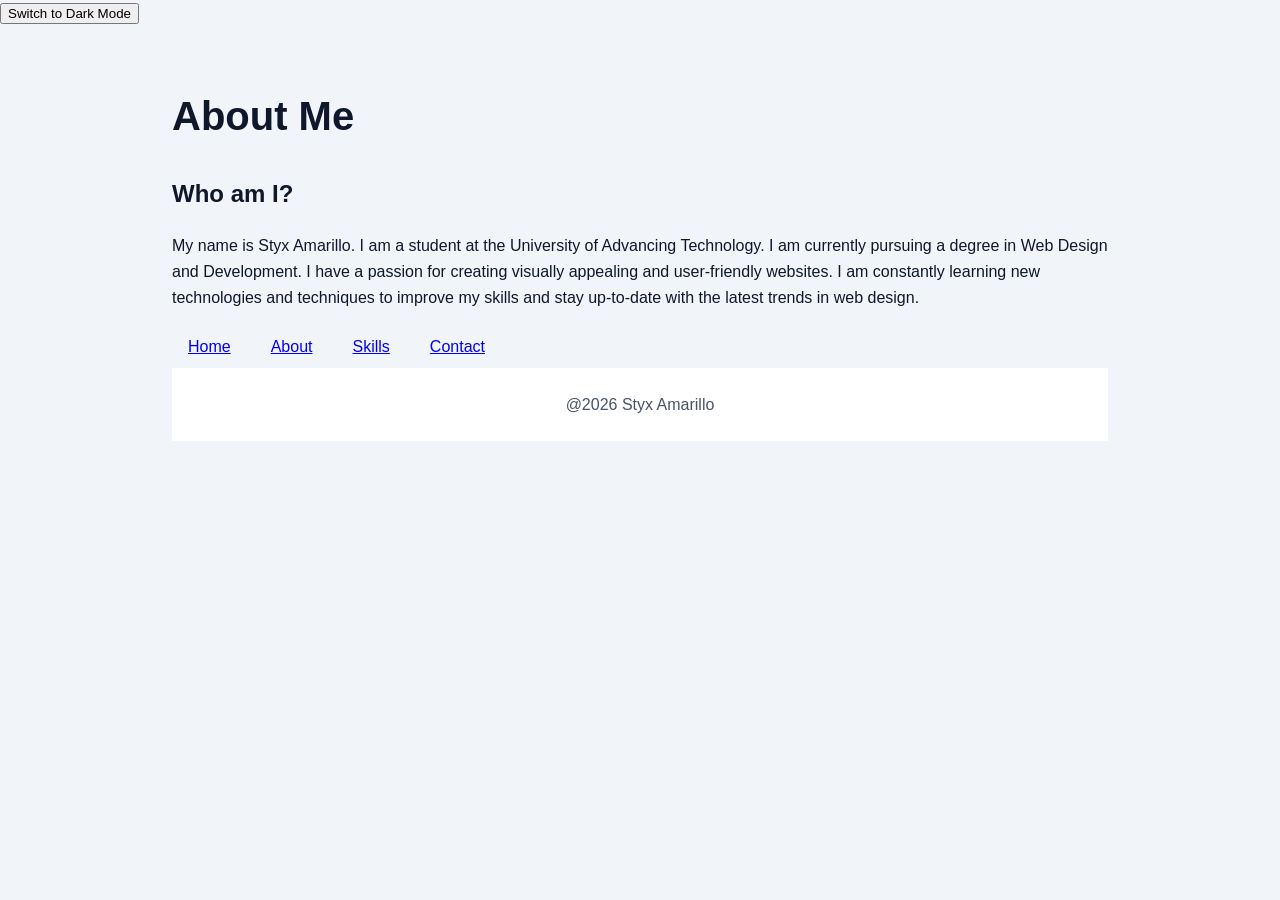
==== about.html @ adff9fb3 "modifications" ====
<!DOCTYPE html>
<html lang="en">
    <head>
        <title>About | Styx Amarillo</title>
        <meta charset="UTF-8">
        <meta name="viewport" content="width=device-width, initial-scale=1.0">
         <link rel="stylesheet" href="css/style.css">
    </head>
    <body>
    <button id="theme-toggle" type="button">
        Switch to Dark Mode
    </button>
        <main>
         <header>
            <h1>About Me</h1>
        </header>
            <section>
                <h2> Who am I?</h2>
                <article>
                    <p>My name is Styx Amarillo. I am a student at the University of Advancing Technology. I am currently pursuing a degree in Web Design and Development. I have a passion for creating visually appealing and user-friendly websites. I am constantly learning new technologies and techniques to improve my skills and stay up-to-date with the latest trends in web design.</p>
                </article>
            </section>
                <nav>
                <a href="index.html">Home</a>
                <a href="about.html">About</a>
                <a href="skills.html">Skills</a>
                <a href="contact.html">Contact</a>
               </nav>
        <footer> 
            @2026 Styx Amarillo

        </footer>
        </main>
    </body>
</html>
---- css/style.css ----
:root {
    color-scheme: light;

    --color-background: #F1F5F9;
    --color-surface: #FFFFFF;
    --color-text: #0F172A;
    --color-muted: #475569;
    --color-accent: #2563EB;
    --color-accent-hover: #1D4ED8;
    --color-border: #CBD5E1;

}

[data-theme="dark"] 
:root {
    color-scheme: dark;

    --color-background: #050B18;
    --color-surface: #101C30;
    --color-text: #F1F5F9;
    --color-muted: #94A3B8;
    --color-accent: #60A5FA;
    --color-accent-hover: #93C5FD;
    --color-border: #334155;
}

:root {
    --space-1: 0.25rem;
    --space-2: 0.5rem;
    --space-3: 1rem;
    --space-4: 1.5rem;
    --space-5: 2rem;

    --text-small: 0.875rem;
    --text-body: 1rem;
    --text-large: 1.5rem;
    --text-title: 2.5rem;
}

body 
{
    margin: 0;
    background-color: var(--color-background);
    color: var(--color-text);
    font-family: Arial, sans-serif;
    font-size: var(--text-body);
    line-height: 1.6;
}

main {
    width: 100%;
    max-width: 1000px;
    box-sizing: border-box;
    margin: 0 auto;
    padding: clamp(1rem, 4vw, 2rem);
}

h1 {
    font-size: clamp(1.75rem, 5vw, 2.5rem);
}

h2 {
    font-size: clamp(1.2rem, 3vw, 1.5rem);
}

p {
    overflow-wrap: anywhere;
}

nav {
    display: flex;
    flex-wrap: wrap;
    align-items: center;
    justify-content: center;
    gap: var(--space-2);
}

nav a {
    display: inline-block;
    padding: var(--space-2) var(--space-3);
}

nav a:hover 
{
    color: var(--color-accent);
    background-color: #292929;
}

nav a:focus 
{
    outline: 2px solid var(--color-accent);
    outline-offset: 3px;
}

.card 
{
    background-color: var(--color-surface);
    padding: var(--space-4);
    margin-bottom: var(--space-4);
    border-radius: 8px;
}

.button 
{
    display: inline-block;
    padding: var(--space-2) var(--space-4);
    background-color: var(--color-accent);
    color: white;
    text-decoration: none;
    border-radius: 5px;
}

.button:hover 
{
    opacity: 0.8;
}

.table-wrapper {
    width: 100%;
    overflow-x: auto;
}

table {
    width: 100%;
    border-collapse: collapse;
}

th,
td {
    overflow-wrap: anywhere;
}

table 
{
    width: 100%;
    border-collapse: collapse;
    margin-top: var(--space-4);
}

caption 
{
    text-align: left;
    font-size: var(--text-large);
    margin-bottom: var(--space-3);
}

th,
td 
{
    padding: var(--space-3);
    border-bottom: 1px solid #444;
    text-align: left;
}

th 
{
    color: var(--color-accent);
}

footer 
{
    padding: var(--space-4);
    text-align: center;
    color: var(--color-muted);
    background-color: var(--color-surface);
}

@media (max-width: 600px) {
    main {
        padding: 1rem;
    }

    h1 {
        font-size: 1.75rem;
    }

    h2 {
        font-size: 1.25rem;
    }

    nav {
        flex-direction: column;
        align-items: stretch;
        padding: 0.75rem;
    }

    nav a {
        text-align: center;
        padding: 0.75rem;
    }

    .card {
        padding: 1rem;
    }

    th,
    td {
        padding: 0.5rem;
        font-size: 0.875rem;
    }

    footer {
        padding: 1rem;
    }
}

@media (min-width: 601px) and (max-width: 900px) {
    main {
        padding: 1.5rem;
    }

    h1 {
        font-size: 2.1rem;
    }

    nav {
        flex-wrap: wrap;
        justify-content: center;
    }

    .card {
        padding: 1.25rem;
    }
}

@media (min-width: 901px) {
     main {
        padding: 2rem;
    }

    nav {
        flex-direction: row;
        justify-content: flex-start;
    }

    .card {
        padding: 1.5rem;
    }
}

/* Respect reduced-motion preferences */
@media (prefers-reduced-motion: reduce) {
    *,
    *::before,
    *::after {
        scroll-behavior: auto !important;
        animation-duration: 0.01ms !important;
        animation-iteration-count: 1 !important;
        transition-duration: 0.01ms !important;
    }
}
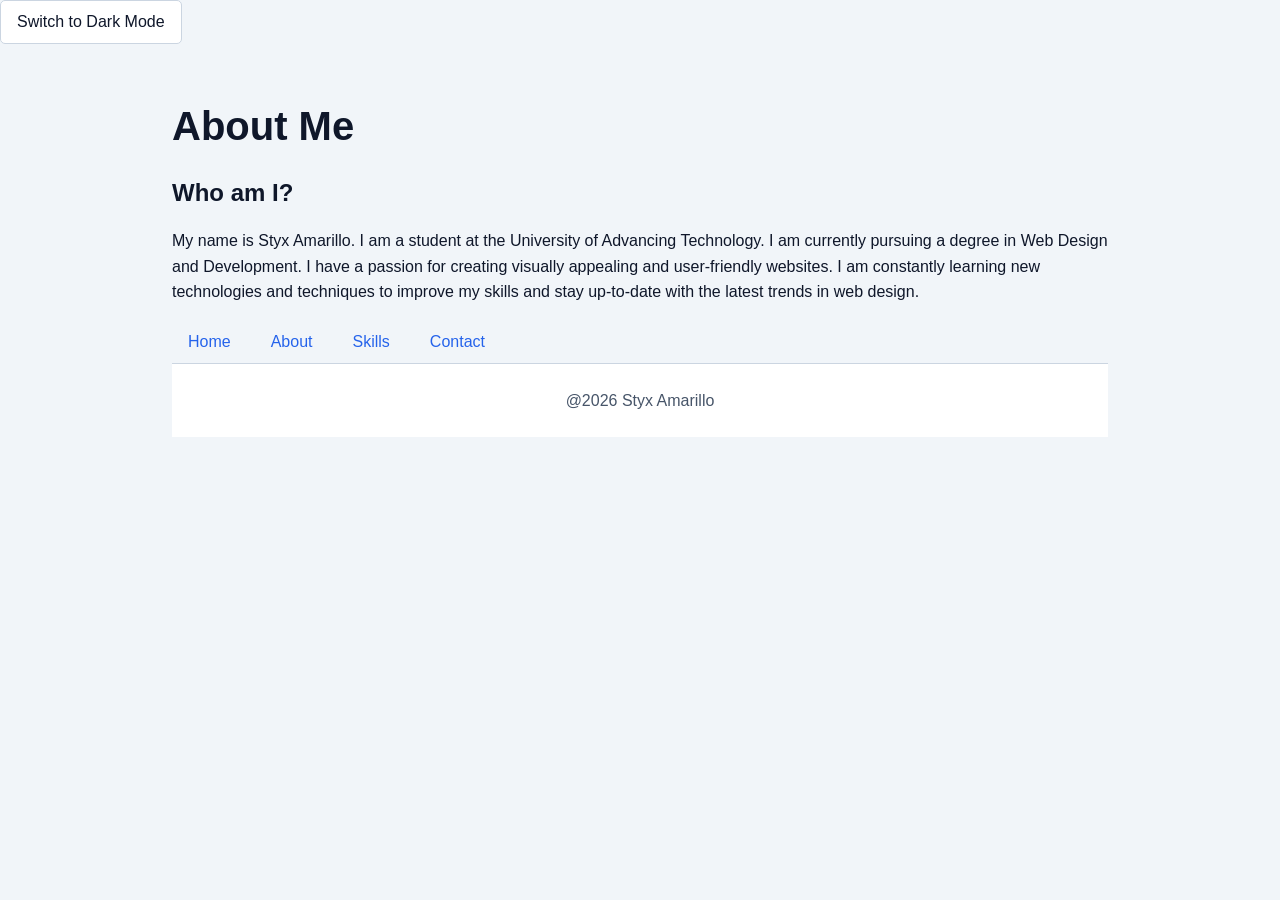
==== commit a105175a: "dark mode button" ====
--- a/about.html
+++ b/about.html
@@ -7,8 +7,9 @@
          <link rel="stylesheet" href="css/style.css">
     </head>
     <body>
+     <script src="js/script.js"></script>
     <button id="theme-toggle" type="button">
-        Switch to Dark Mode
+    Switch to Dark Mode
     </button>
         <main>
          <header>
--- a/css/style.css
+++ b/css/style.css
@@ -1,6 +1,7 @@
 :root {
     color-scheme: light;
 
+    /* Light mode colors */
     --color-background: #F1F5F9;
     --color-surface: #FFFFFF;
     --color-text: #0F172A;
@@ -8,11 +9,30 @@
     --color-accent: #2563EB;
     --color-accent-hover: #1D4ED8;
     --color-border: #CBD5E1;
-
-}
-
-[data-theme="dark"] 
-:root {
+    --color-hover: #DBEAFE;
+    --color-button-text: #FFFFFF;
+
+    /* Spacing */
+    --space-1: 0.25rem;
+    --space-2: 0.5rem;
+    --space-3: 1rem;
+    --space-4: 1.5rem;
+    --space-5: 2rem;
+
+    /* Typography */
+    --text-small: 0.875rem;
+    --text-body: 1rem;
+    --text-large: 1.5rem;
+    --text-title: 2.5rem;
+
+    /* Shape */
+    --radius-small: 5px;
+    --radius-medium: 8px;
+    --radius-large: 12px;
+}
+
+/* Dark mode */
+[data-theme="dark"] {
     color-scheme: dark;
 
     --color-background: #050B18;
@@ -22,51 +42,52 @@
     --color-accent: #60A5FA;
     --color-accent-hover: #93C5FD;
     --color-border: #334155;
-}
-
-:root {
-    --space-1: 0.25rem;
-    --space-2: 0.5rem;
-    --space-3: 1rem;
-    --space-4: 1.5rem;
-    --space-5: 2rem;
-
-    --text-small: 0.875rem;
-    --text-body: 1rem;
-    --text-large: 1.5rem;
-    --text-title: 2.5rem;
-}
-
-body 
-{
+    --color-hover: #1E293B;
+    --color-button-text: #050B18;
+}
+
+/* General page styles */
+* {
+    box-sizing: border-box;
+}
+
+html {
+    scroll-behavior: smooth;
+}
+
+body {
     margin: 0;
     background-color: var(--color-background);
     color: var(--color-text);
     font-family: Arial, sans-serif;
     font-size: var(--text-body);
     line-height: 1.6;
-}
-
+    transition: background-color 0.25s ease, color 0.25s ease;
+}
+
+/* Main content */
 main {
     width: 100%;
     max-width: 1000px;
-    box-sizing: border-box;
     margin: 0 auto;
     padding: clamp(1rem, 4vw, 2rem);
 }
 
 h1 {
-    font-size: clamp(1.75rem, 5vw, 2.5rem);
+    font-size: clamp(1.75rem, 5vw, var(--text-title));
+    line-height: 1.2;
 }
 
 h2 {
-    font-size: clamp(1.2rem, 3vw, 1.5rem);
+    font-size: clamp(1.2rem, 3vw, var(--text-large));
+    line-height: 1.3;
 }
 
 p {
     overflow-wrap: anywhere;
 }
 
+/* Navigation */
 nav {
     display: flex;
     flex-wrap: wrap;
@@ -78,43 +99,71 @@
 nav a {
     display: inline-block;
     padding: var(--space-2) var(--space-3);
-}
-
-nav a:hover 
-{
     color: var(--color-accent);
-    background-color: #292929;
-}
-
-nav a:focus 
-{
+    text-decoration: none;
+    border-radius: var(--radius-small);
+    transition: background-color 0.2s ease, color 0.2s ease;
+}
+
+nav a:hover {
+    color: var(--color-accent-hover);
+    background-color: var(--color-hover);
+}
+
+nav a:focus-visible,
+.button:focus-visible,
+button:focus-visible {
     outline: 2px solid var(--color-accent);
     outline-offset: 3px;
 }
 
-.card 
-{
+/* Cards */
+.card {
     background-color: var(--color-surface);
     padding: var(--space-4);
     margin-bottom: var(--space-4);
-    border-radius: 8px;
-}
-
-.button 
-{
+    border: 1px solid var(--color-border);
+    border-radius: var(--radius-medium);
+    transition: background-color 0.25s ease;
+}
+
+/* Buttons */
+.button {
     display: inline-block;
     padding: var(--space-2) var(--space-4);
     background-color: var(--color-accent);
-    color: white;
+    color: var(--color-button-text);
     text-decoration: none;
-    border-radius: 5px;
-}
-
-.button:hover 
-{
-    opacity: 0.8;
-}
-
+    border: none;
+    border-radius: var(--radius-small);
+    cursor: pointer;
+    transition: background-color 0.2s ease, transform 0.2s ease;
+}
+
+.button:hover {
+    background-color: var(--color-accent-hover);
+}
+
+button {
+    font: inherit;
+}
+
+/* Theme toggle button */
+#theme-toggle {
+    padding: var(--space-2) var(--space-3);
+    background-color: var(--color-surface);
+    color: var(--color-text);
+    border: 1px solid var(--color-border);
+    border-radius: var(--radius-small);
+    cursor: pointer;
+    transition: background-color 0.2s ease, color 0.2s ease;
+}
+
+#theme-toggle:hover {
+    background-color: var(--color-hover);
+}
+
+/* Responsive tables */
 .table-wrapper {
     width: 100%;
     overflow-x: auto;
@@ -123,94 +172,73 @@
 table {
     width: 100%;
     border-collapse: collapse;
+    margin-top: var(--space-4);
+}
+
+caption {
+    margin-bottom: var(--space-3);
+    text-align: left;
+    font-size: var(--text-large);
+    font-weight: bold;
 }
 
 th,
 td {
+    padding: var(--space-3);
+    border-bottom: 1px solid var(--color-border);
+    text-align: left;
     overflow-wrap: anywhere;
 }
 
-table 
-{
-    width: 100%;
-    border-collapse: collapse;
-    margin-top: var(--space-4);
-}
-
-caption 
-{
-    text-align: left;
-    font-size: var(--text-large);
-    margin-bottom: var(--space-3);
-}
-
-th,
-td 
-{
-    padding: var(--space-3);
-    border-bottom: 1px solid #444;
-    text-align: left;
-}
-
-th 
-{
+th {
     color: var(--color-accent);
 }
 
-footer 
-{
+/* Footer */
+footer {
     padding: var(--space-4);
     text-align: center;
     color: var(--color-muted);
     background-color: var(--color-surface);
-}
-
+    border-top: 1px solid var(--color-border);
+}
+
+/* Mobile: 600px and below */
 @media (max-width: 600px) {
     main {
-        padding: 1rem;
-    }
-
-    h1 {
-        font-size: 1.75rem;
-    }
-
-    h2 {
-        font-size: 1.25rem;
+        padding: var(--space-3);
     }
 
     nav {
         flex-direction: column;
         align-items: stretch;
+        padding: var(--space-2);
+    }
+
+    nav a {
         padding: 0.75rem;
-    }
-
-    nav a {
         text-align: center;
-        padding: 0.75rem;
     }
 
     .card {
-        padding: 1rem;
+        padding: var(--space-3);
     }
 
     th,
     td {
-        padding: 0.5rem;
-        font-size: 0.875rem;
+        padding: var(--space-2);
+        font-size: var(--text-small);
     }
 
     footer {
-        padding: 1rem;
-    }
-}
-
+        padding: var(--space-3);
+    }
+}
+
+/* Tablet: 601px to 900px */
 @media (min-width: 601px) and (max-width: 900px) {
     main {
-        padding: 1.5rem;
-    }
-
-    h1 {
-        font-size: 2.1rem;
+        padding: var(--space-4);
     }
 
     nav {
@@ -223,18 +251,15 @@
     }
 }
 
+/* Desktop: 901px and above */
 @media (min-width: 901px) {
-     main {
-        padding: 2rem;
-    }
-
     nav {
         flex-direction: row;
         justify-content: flex-start;
     }
 
     .card {
-        padding: 1.5rem;
+        padding: var(--space-4);
     }
 }
 
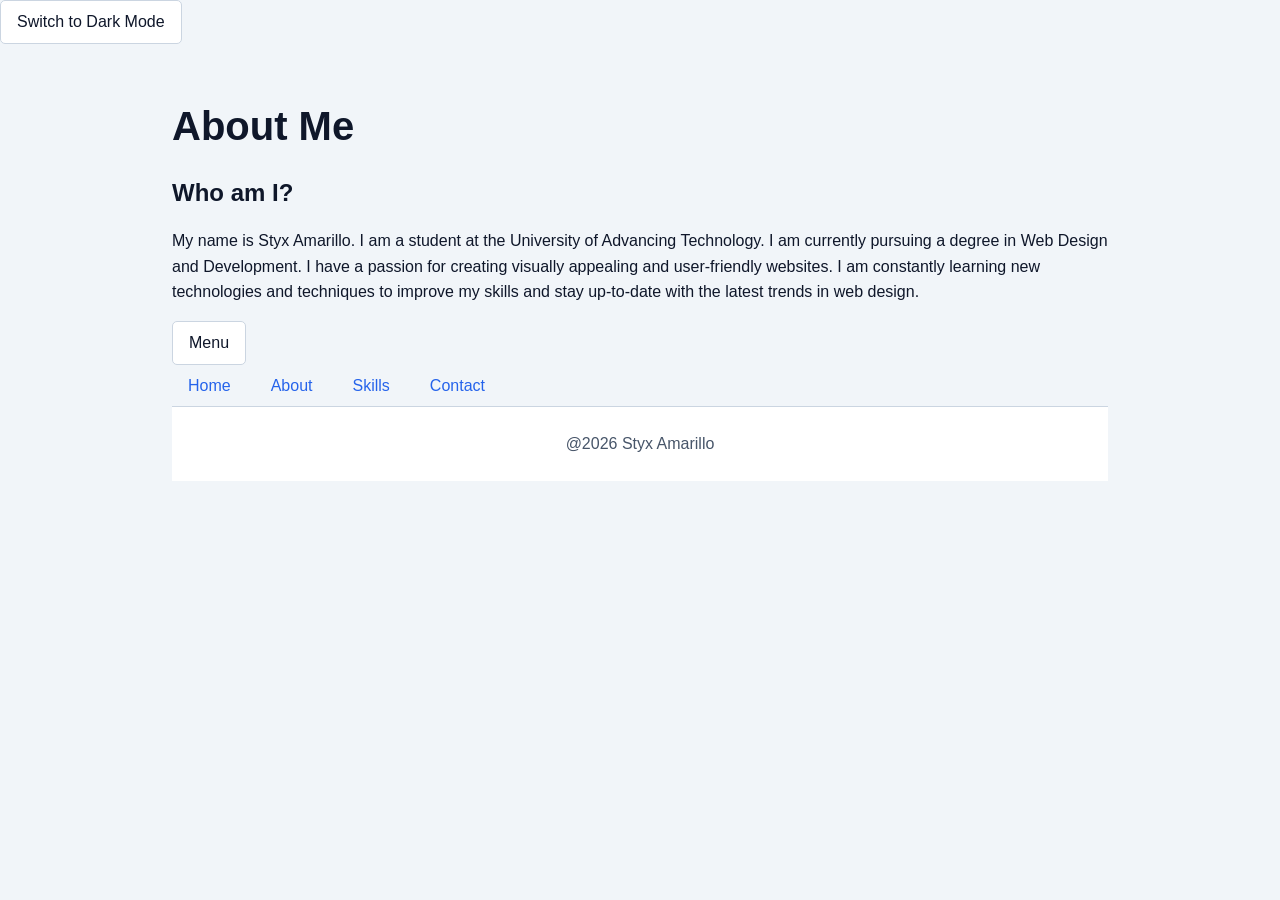
==== commit 1df8d35f: "navigation update" ====
--- a/about.html
+++ b/about.html
@@ -21,12 +21,16 @@
                     <p>My name is Styx Amarillo. I am a student at the University of Advancing Technology. I am currently pursuing a degree in Web Design and Development. I have a passion for creating visually appealing and user-friendly websites. I am constantly learning new technologies and techniques to improve my skills and stay up-to-date with the latest trends in web design.</p>
                 </article>
             </section>
-                <nav>
+            <button id="menu-button" type="button" aria-expanded="false" aria-controls="navigation-menu">
+                Menu
+            </button>
+
+            <nav id="navigation-menu">
                 <a href="index.html">Home</a>
                 <a href="about.html">About</a>
                 <a href="skills.html">Skills</a>
                 <a href="contact.html">Contact</a>
-               </nav>
+            </nav>
         <footer> 
             @2026 Styx Amarillo
 
--- a/css/style.css
+++ b/css/style.css
@@ -1,7 +1,6 @@
 :root {
     color-scheme: light;
 
-    /* Light mode colors */
     --color-background: #F1F5F9;
     --color-surface: #FFFFFF;
     --color-text: #0F172A;
@@ -12,26 +11,22 @@
     --color-hover: #DBEAFE;
     --color-button-text: #FFFFFF;
 
-    /* Spacing */
     --space-1: 0.25rem;
     --space-2: 0.5rem;
     --space-3: 1rem;
     --space-4: 1.5rem;
     --space-5: 2rem;
 
-    /* Typography */
     --text-small: 0.875rem;
     --text-body: 1rem;
     --text-large: 1.5rem;
     --text-title: 2.5rem;
 
-    /* Shape */
     --radius-small: 5px;
     --radius-medium: 8px;
     --radius-large: 12px;
 }
 
-/* Dark mode */
 [data-theme="dark"] {
     color-scheme: dark;
 
@@ -46,7 +41,6 @@
     --color-button-text: #050B18;
 }
 
-/* General page styles */
 * {
     box-sizing: border-box;
 }
@@ -65,7 +59,6 @@
     transition: background-color 0.25s ease, color 0.25s ease;
 }
 
-/* Main content */
 main {
     width: 100%;
     max-width: 1000px;
@@ -87,7 +80,6 @@
     overflow-wrap: anywhere;
 }
 
-/* Navigation */
 nav {
     display: flex;
     flex-wrap: wrap;
@@ -96,6 +88,25 @@
     gap: var(--space-2);
 }
 
+#navigation-menu {
+    display: none;
+}
+
+#navigation-menu.show {
+    display: flex;
+    flex-direction: column;
+    align-items: stretch;
+}
+
+#menu-button {
+    padding: var(--space-2) var(--space-3);
+    background-color: var(--color-surface);
+    color: var(--color-text);
+    border: 1px solid var(--color-border);
+    border-radius: var(--radius-small);
+    cursor: pointer;
+}
+
 nav a {
     display: inline-block;
     padding: var(--space-2) var(--space-3);
@@ -117,7 +128,6 @@
     outline-offset: 3px;
 }
 
-/* Cards */
 .card {
     background-color: var(--color-surface);
     padding: var(--space-4);
@@ -127,7 +137,6 @@
     transition: background-color 0.25s ease;
 }
 
-/* Buttons */
 .button {
     display: inline-block;
     padding: var(--space-2) var(--space-4);
@@ -148,7 +157,6 @@
     font: inherit;
 }
 
-/* Theme toggle button */
 #theme-toggle {
     padding: var(--space-2) var(--space-3);
     background-color: var(--color-surface);
@@ -163,7 +171,6 @@
     background-color: var(--color-hover);
 }
 
-/* Responsive tables */
 .table-wrapper {
     width: 100%;
     overflow-x: auto;
@@ -194,7 +201,6 @@
     color: var(--color-accent);
 }
 
-/* Footer */
 footer {
     padding: var(--space-4);
     text-align: center;
@@ -203,7 +209,6 @@
     border-top: 1px solid var(--color-border);
 }
 
-/* Mobile: 600px and below */
 @media (max-width: 600px) {
     main {
         padding: var(--space-3);
@@ -235,7 +240,6 @@
     }
 }
 
-/* Tablet: 601px to 900px */
 @media (min-width: 601px) and (max-width: 900px) {
     main {
         padding: var(--space-4);
@@ -251,8 +255,13 @@
     }
 }
 
-/* Desktop: 901px and above */
 @media (min-width: 901px) {
+     #navigation-menu {
+    display: flex;
+    flex-direction: row;
+    justify-content: flex-start;
+    }
+
     nav {
         flex-direction: row;
         justify-content: flex-start;
@@ -263,7 +272,6 @@
     }
 }
 
-/* Respect reduced-motion preferences */
 @media (prefers-reduced-motion: reduce) {
     *,
     *::before,
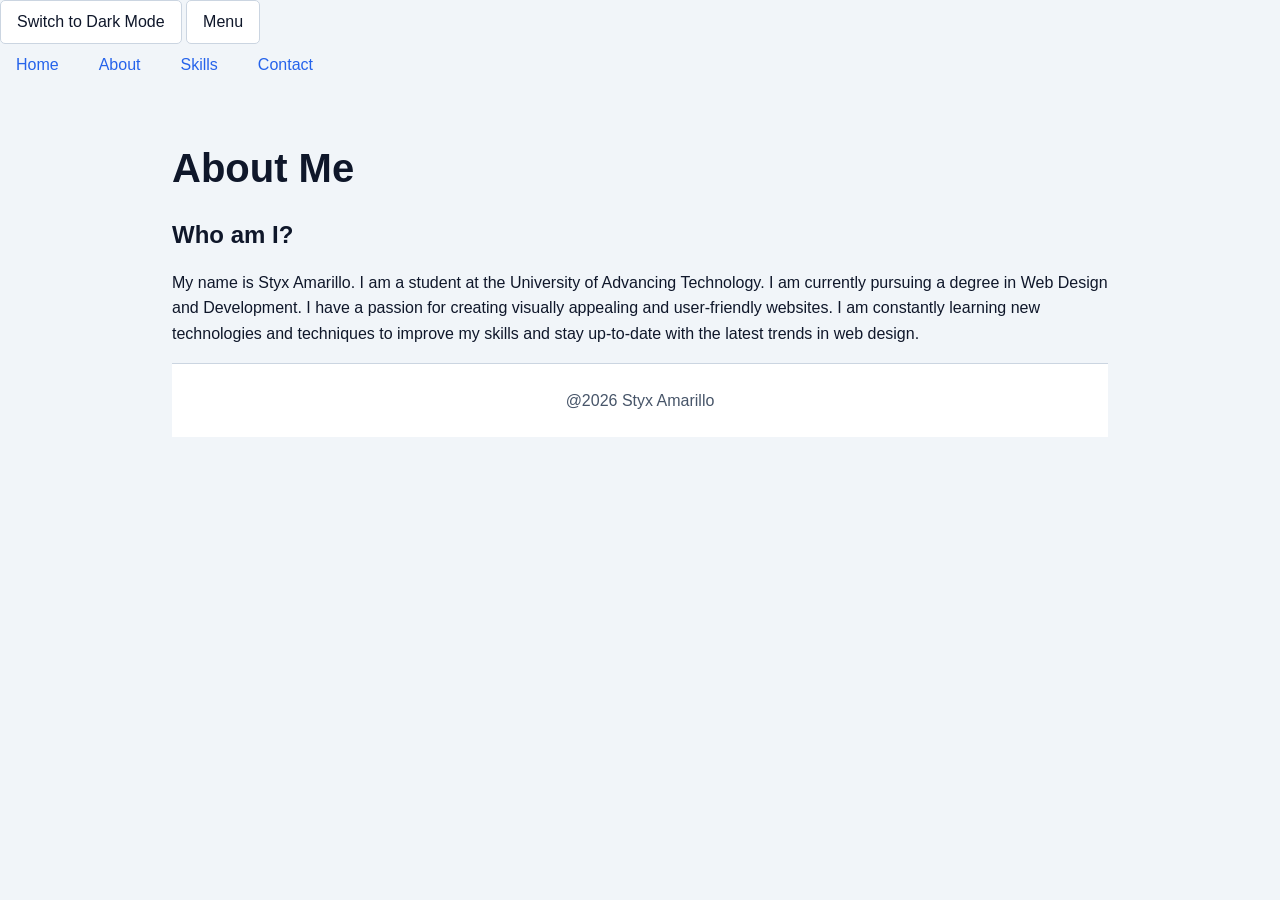
==== commit 5a765ff1: "final touch" ====
--- a/about.html
+++ b/about.html
@@ -11,6 +11,17 @@
     <button id="theme-toggle" type="button">
     Switch to Dark Mode
     </button>
+    <button id="menu-button" type="button" aria-expanded="false" aria-controls="navigation-menu">
+                Menu
+    </button>
+
+            <nav id="navigation-menu">
+                <a href="index.html">Home</a>
+                <a href="about.html">About</a>
+                <a href="skills.html">Skills</a>
+                <a href="contact.html">Contact</a>
+            </nav>
+            
         <main>
          <header>
             <h1>About Me</h1>
@@ -21,16 +32,6 @@
                     <p>My name is Styx Amarillo. I am a student at the University of Advancing Technology. I am currently pursuing a degree in Web Design and Development. I have a passion for creating visually appealing and user-friendly websites. I am constantly learning new technologies and techniques to improve my skills and stay up-to-date with the latest trends in web design.</p>
                 </article>
             </section>
-            <button id="menu-button" type="button" aria-expanded="false" aria-controls="navigation-menu">
-                Menu
-            </button>
-
-            <nav id="navigation-menu">
-                <a href="index.html">Home</a>
-                <a href="about.html">About</a>
-                <a href="skills.html">Skills</a>
-                <a href="contact.html">Contact</a>
-            </nav>
         <footer> 
             @2026 Styx Amarillo
 
--- a/css/style.css
+++ b/css/style.css
@@ -107,6 +107,13 @@
     cursor: pointer;
 }
 
+nav a[href="#home"],
+nav a[href="#contact"],
+nav a[href="#about"],
+nav a[href="#skills"] {
+  display: none;
+}
+
 nav a {
     display: inline-block;
     padding: var(--space-2) var(--space-3);
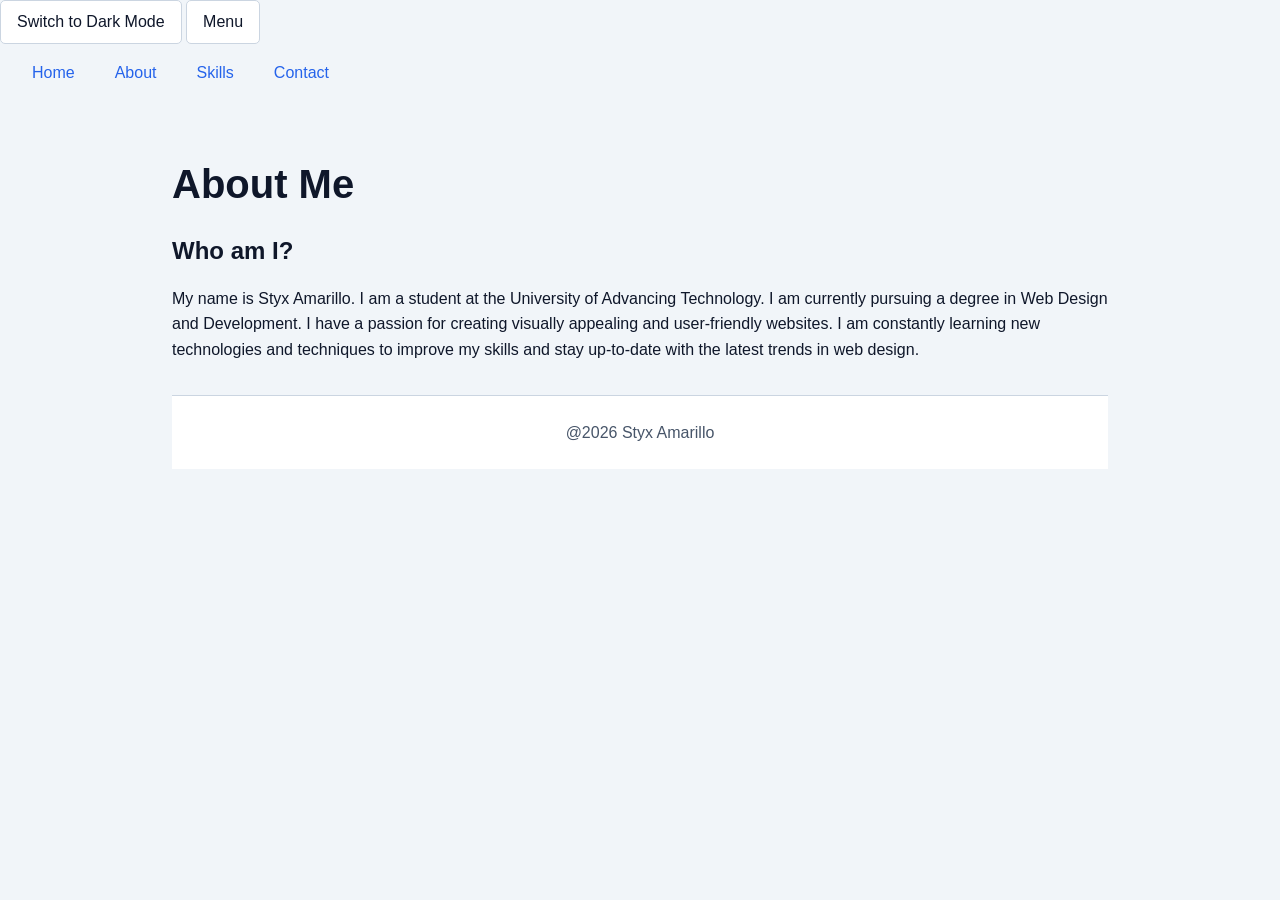
==== commit fe69d155: "settings update" ====
--- a/about.html
+++ b/about.html
@@ -1,13 +1,15 @@
 <!DOCTYPE html>
 <html lang="en">
-    <head>
-        <title>About | Styx Amarillo</title>
-        <meta charset="UTF-8">
-        <meta name="viewport" content="width=device-width, initial-scale=1.0">
-         <link rel="stylesheet" href="css/style.css">
-    </head>
+
+<head>
+    <meta charset="UTF-8">
+    <meta name="viewport" content="width=device-width, initial-scale=1.0">
+    <title>about | Styx Amarillo</title>
+    <script src="js/settings.js"></script>
+    <link rel="stylesheet" href="css/style.css">
+    <script src="js/script.js" defer></script>
+</head>
     <body>
-     <script src="js/script.js"></script>
     <button id="theme-toggle" type="button">
     Switch to Dark Mode
     </button>
--- a/css/style.css
+++ b/css/style.css
@@ -1,3 +1,4 @@
+
 :root {
     color-scheme: light;
 
@@ -80,12 +81,34 @@
     overflow-wrap: anywhere;
 }
 
+.site-controls {
+    display: flex;
+    flex-wrap: wrap;
+    gap: var(--space-2);
+    padding: var(--space-3) clamp(1rem, 4vw, 2rem) 0;
+}
+
+button {
+    font: inherit;
+    padding: var(--space-2) var(--space-3);
+    background-color: var(--color-surface);
+    color: var(--color-text);
+    border: 1px solid var(--color-border);
+    border-radius: var(--radius-small);
+    cursor: pointer;
+}
+
+button:hover {
+    background-color: var(--color-hover);
+}
+
 nav {
     display: flex;
     flex-wrap: wrap;
     align-items: center;
     justify-content: center;
     gap: var(--space-2);
+    padding: var(--space-2) var(--space-3);
 }
 
 #navigation-menu {
@@ -96,22 +119,6 @@
     display: flex;
     flex-direction: column;
     align-items: stretch;
-}
-
-#menu-button {
-    padding: var(--space-2) var(--space-3);
-    background-color: var(--color-surface);
-    color: var(--color-text);
-    border: 1px solid var(--color-border);
-    border-radius: var(--radius-small);
-    cursor: pointer;
-}
-
-nav a[href="#home"],
-nav a[href="#contact"],
-nav a[href="#about"],
-nav a[href="#skills"] {
-  display: none;
 }
 
 nav a {
@@ -120,62 +127,39 @@
     color: var(--color-accent);
     text-decoration: none;
     border-radius: var(--radius-small);
-    transition: background-color 0.2s ease, color 0.2s ease;
-}
-
-nav a:hover {
+}
+
+nav a:hover,
+nav a[aria-current="page"] {
     color: var(--color-accent-hover);
     background-color: var(--color-hover);
 }
 
 nav a:focus-visible,
-.button:focus-visible,
-button:focus-visible {
+button:focus-visible,
+input:focus-visible,
+textarea:focus-visible {
     outline: 2px solid var(--color-accent);
     outline-offset: 3px;
 }
 
+.note,
 .card {
     background-color: var(--color-surface);
     padding: var(--space-4);
     margin-bottom: var(--space-4);
     border: 1px solid var(--color-border);
     border-radius: var(--radius-medium);
-    transition: background-color 0.25s ease;
-}
-
-.button {
-    display: inline-block;
-    padding: var(--space-2) var(--space-4);
-    background-color: var(--color-accent);
-    color: var(--color-button-text);
-    text-decoration: none;
-    border: none;
-    border-radius: var(--radius-small);
-    cursor: pointer;
-    transition: background-color 0.2s ease, transform 0.2s ease;
-}
-
-.button:hover {
-    background-color: var(--color-accent-hover);
-}
-
-button {
-    font: inherit;
-}
-
-#theme-toggle {
-    padding: var(--space-2) var(--space-3);
-    background-color: var(--color-surface);
-    color: var(--color-text);
-    border: 1px solid var(--color-border);
-    border-radius: var(--radius-small);
-    cursor: pointer;
-    transition: background-color 0.2s ease, color 0.2s ease;
-}
-
-#theme-toggle:hover {
-    background-color: var(--color-hover);
+}
+
+.project-grid {
+    display: grid;
+    grid-template-columns: 1fr;
+    gap: var(--space-3);
+}
+
+.card {
+    margin-bottom: 0;
 }
 
 .table-wrapper {
@@ -208,7 +192,39 @@
     color: var(--color-accent);
 }
 
+form {
+    display: grid;
+    gap: var(--space-3);
+    max-width: 650px;
+    margin-top: var(--space-4);
+}
+
+.form-field {
+    display: grid;
+    gap: var(--space-1);
+}
+
+input,
+textarea {
+    width: 100%;
+    padding: var(--space-2) var(--space-3);
+    font: inherit;
+    color: var(--color-text);
+    background: var(--color-surface);
+    border: 1px solid var(--color-border);
+    border-radius: var(--radius-small);
+}
+
+.field-error {
+    color: #DC2626;
+}
+
+[aria-invalid="true"] {
+    border-color: #DC2626;
+}
+
 footer {
+    margin-top: var(--space-5);
     padding: var(--space-4);
     text-align: center;
     color: var(--color-muted);
@@ -216,6 +232,10 @@
     border-top: 1px solid var(--color-border);
 }
 
+footer p {
+    margin: 0;
+}
+
 @media (max-width: 600px) {
     main {
         padding: var(--space-3);
@@ -224,7 +244,6 @@
     nav {
         flex-direction: column;
         align-items: stretch;
-        padding: var(--space-2);
     }
 
     nav a {
@@ -232,6 +251,7 @@
         text-align: center;
     }
 
+    .note,
     .card {
         padding: var(--space-3);
     }
@@ -252,30 +272,24 @@
         padding: var(--space-4);
     }
 
-    nav {
-        flex-wrap: wrap;
-        justify-content: center;
-    }
-
-    .card {
-        padding: 1.25rem;
+    .project-grid {
+        grid-template-columns: repeat(2, minmax(0, 1fr));
     }
 }
 
 @media (min-width: 901px) {
-     #navigation-menu {
-    display: flex;
-    flex-direction: row;
-    justify-content: flex-start;
-    }
-
-    nav {
+    #navigation-menu {
+        display: flex;
         flex-direction: row;
         justify-content: flex-start;
     }
 
-    .card {
-        padding: var(--space-4);
+    nav {
+        justify-content: flex-start;
+    }
+
+    .project-grid {
+        grid-template-columns: repeat(3, minmax(0, 1fr));
     }
 }
 
@@ -288,4 +302,4 @@
         animation-iteration-count: 1 !important;
         transition-duration: 0.01ms !important;
     }
-}+}
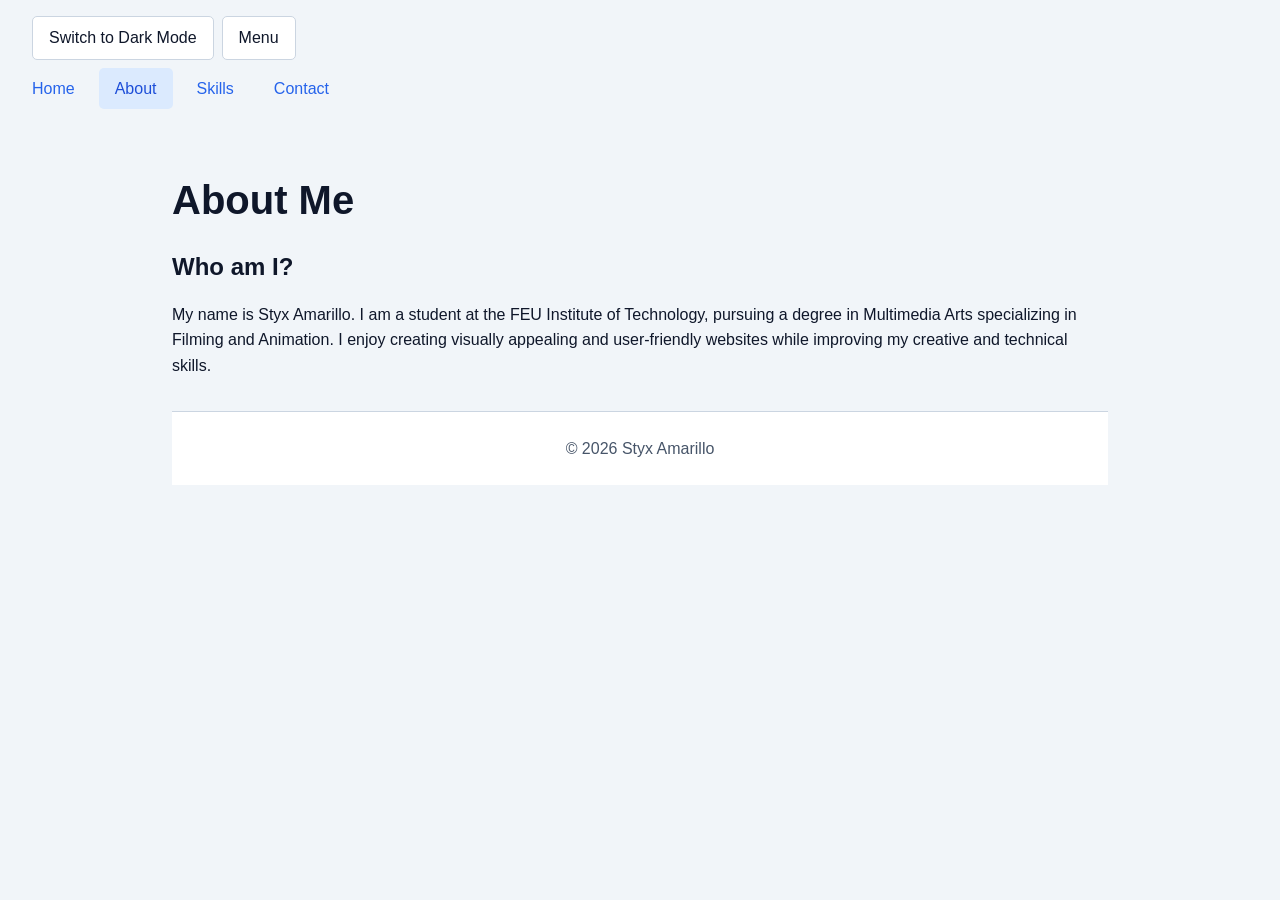
==== commit f715672e: "adjustments" ====
--- a/about.html
+++ b/about.html
@@ -1,43 +1,36 @@
+
 <!DOCTYPE html>
 <html lang="en">
-
 <head>
     <meta charset="UTF-8">
     <meta name="viewport" content="width=device-width, initial-scale=1.0">
-    <title>about | Styx Amarillo</title>
+    <title>About | Styx Amarillo</title>
+    <link rel="stylesheet" href="css/style.css">
     <script src="js/settings.js"></script>
-    <link rel="stylesheet" href="css/style.css">
     <script src="js/script.js" defer></script>
 </head>
-    <body>
-    <button id="theme-toggle" type="button">
-    Switch to Dark Mode
-    </button>
-    <button id="menu-button" type="button" aria-expanded="false" aria-controls="navigation-menu">
-                Menu
-    </button>
+<body>
+    <div class="site-controls">
+        <button id="theme-toggle" type="button" aria-pressed="false">Switch to Dark Mode</button>
+        <button id="menu-button" type="button" aria-expanded="false" aria-controls="navigation-menu">Menu</button>
+    </div>
 
-            <nav id="navigation-menu">
-                <a href="index.html">Home</a>
-                <a href="about.html">About</a>
-                <a href="skills.html">Skills</a>
-                <a href="contact.html">Contact</a>
-            </nav>
-            
-        <main>
-         <header>
-            <h1>About Me</h1>
-        </header>
-            <section>
-                <h2> Who am I?</h2>
-                <article>
-                    <p>My name is Styx Amarillo. I am a student at the University of Advancing Technology. I am currently pursuing a degree in Web Design and Development. I have a passion for creating visually appealing and user-friendly websites. I am constantly learning new technologies and techniques to improve my skills and stay up-to-date with the latest trends in web design.</p>
-                </article>
-            </section>
-        <footer> 
-            @2026 Styx Amarillo
+    <nav id="navigation-menu" aria-label="Main navigation">
+        <a href="index.html">Home</a>
+        <a href="about.html" aria-current="page">About</a>
+        <a href="skills.html">Skills</a>
+        <a href="contact.html">Contact</a>
+    </nav>
 
-        </footer>
-        </main>
-    </body>
-</html>+    <main>
+        <header><h1>About Me</h1></header>
+        <section>
+            <h2>Who am I?</h2>
+            <article>
+                <p>My name is Styx Amarillo. I am a student at the FEU Institute of Technology, pursuing a degree in Multimedia Arts specializing in Filming and Animation. I enjoy creating visually appealing and user-friendly websites while improving my creative and technical skills.</p>
+            </article>
+        </section>
+        <footer><p>© 2026 Styx Amarillo</p></footer>
+    </main>
+</body>
+</html>
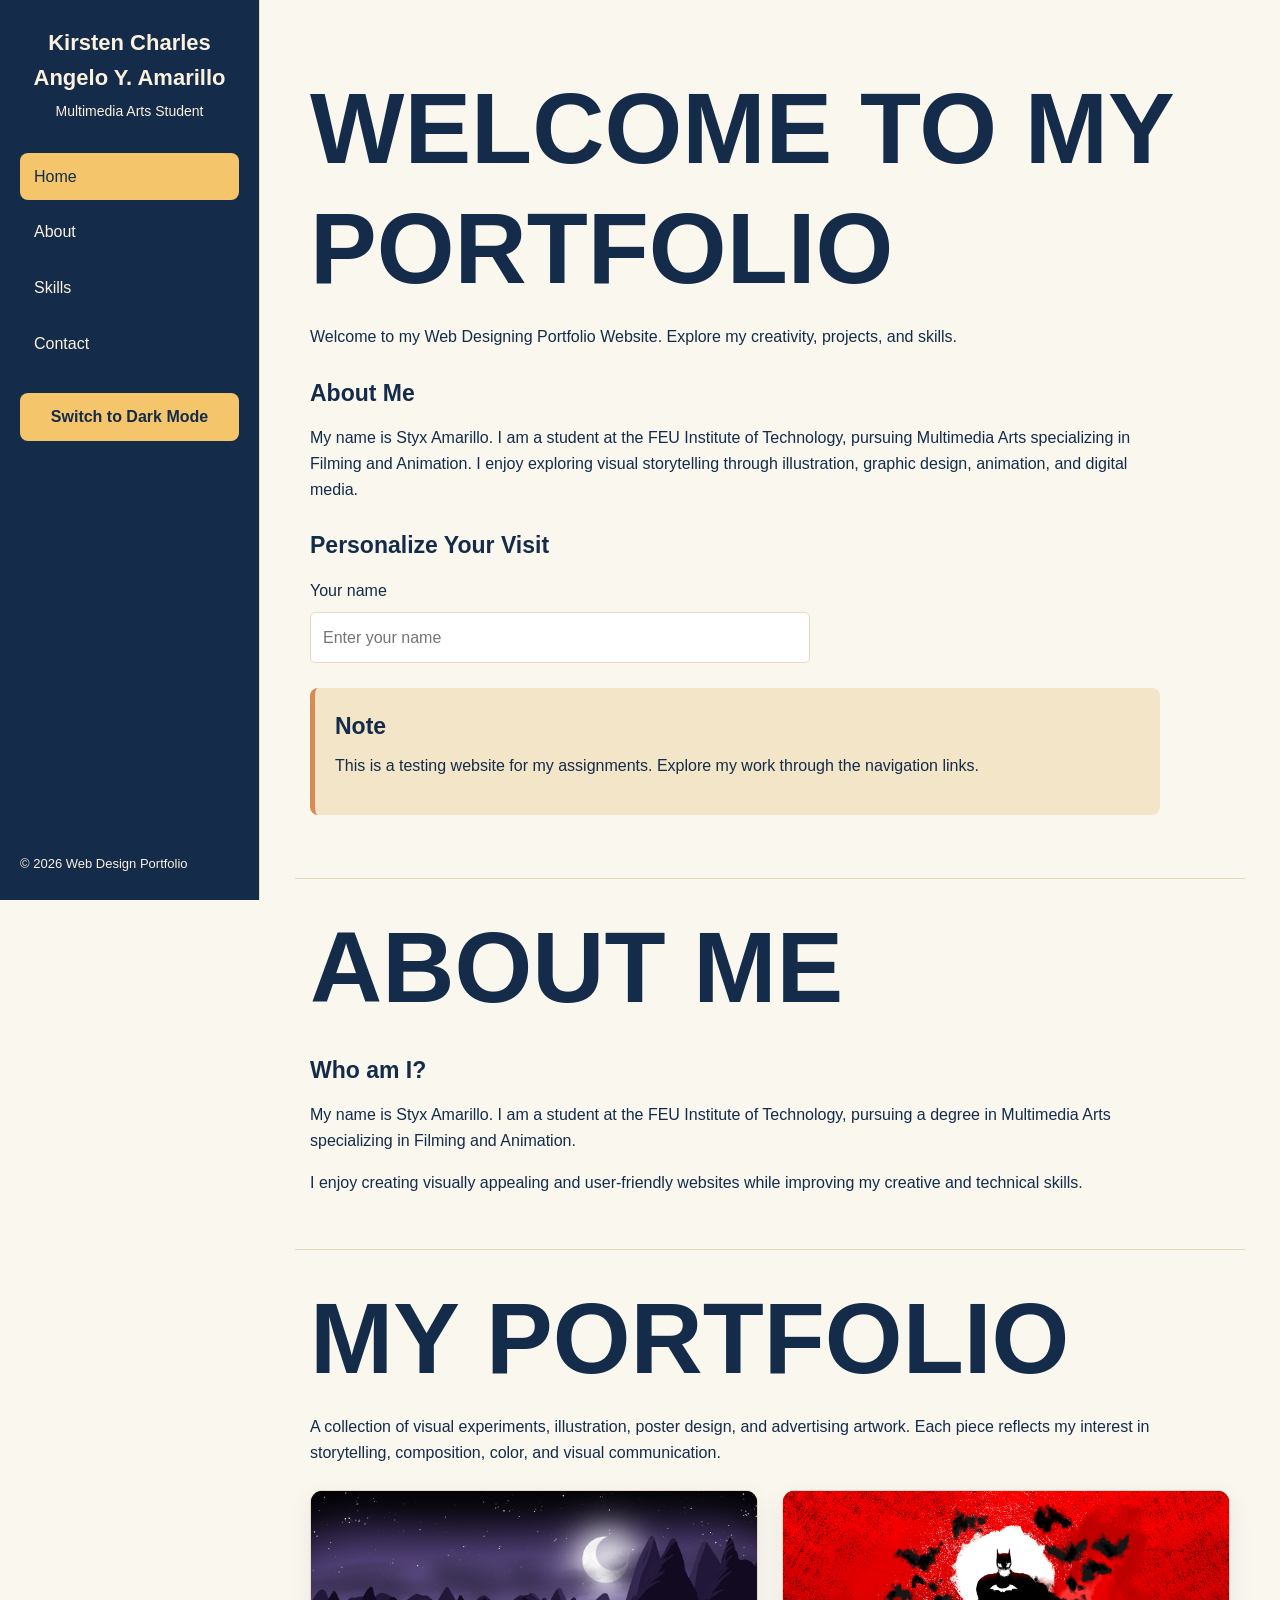
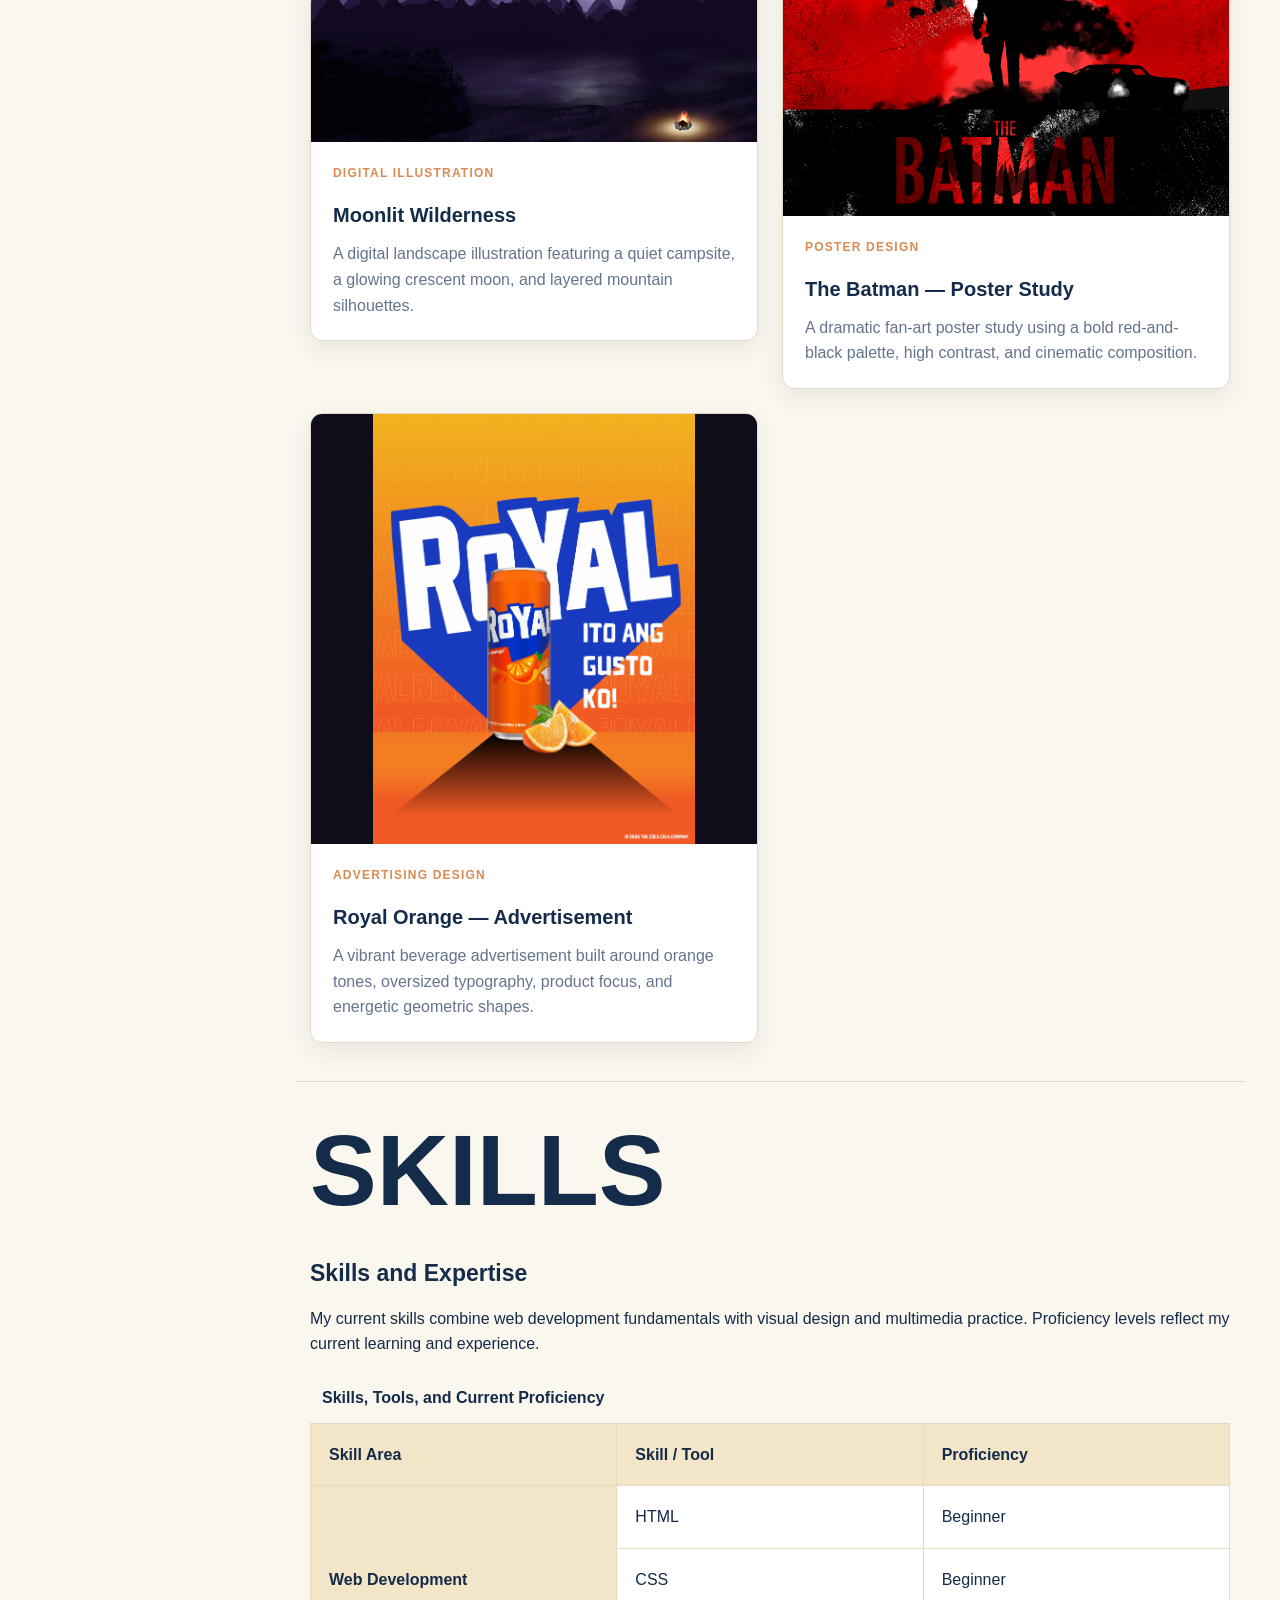
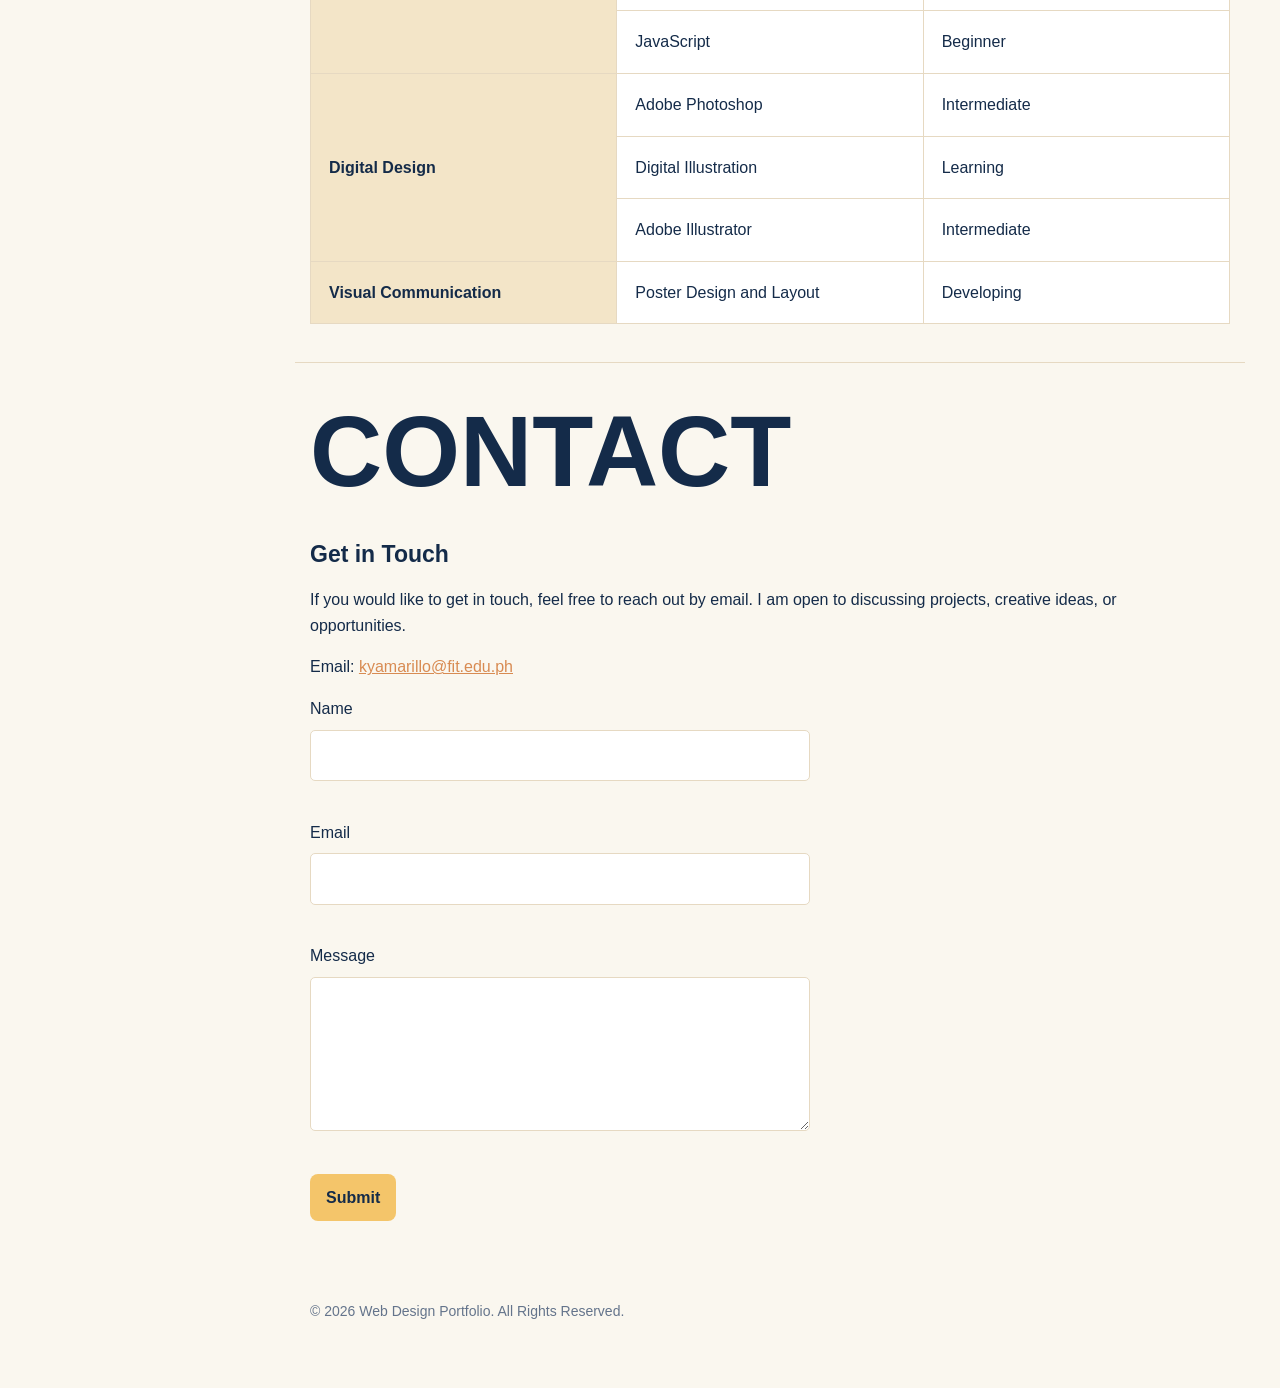
==== commit 42b53d47: "final update" ====
--- a/about.html
+++ b/about.html
@@ -1,36 +1,213 @@
-
 <!DOCTYPE html>
 <html lang="en">
 <head>
     <meta charset="UTF-8">
     <meta name="viewport" content="width=device-width, initial-scale=1.0">
-    <title>About | Styx Amarillo</title>
+    <meta name="description" content="The creative portfolio of Styx Amarillo, a Multimedia Arts student specializing in Filming and Animation.">
+    <title>Web Design Portfolio</title>
+
     <link rel="stylesheet" href="css/style.css">
     <script src="js/settings.js"></script>
     <script src="js/script.js" defer></script>
 </head>
 <body>
-    <div class="site-controls">
-        <button id="theme-toggle" type="button" aria-pressed="false">Switch to Dark Mode</button>
-        <button id="menu-button" type="button" aria-expanded="false" aria-controls="navigation-menu">Menu</button>
-    </div>
-
-    <nav id="navigation-menu" aria-label="Main navigation">
-        <a href="index.html">Home</a>
-        <a href="about.html" aria-current="page">About</a>
-        <a href="skills.html">Skills</a>
-        <a href="contact.html">Contact</a>
-    </nav>
-
-    <main>
-        <header><h1>About Me</h1></header>
-        <section>
-            <h2>Who am I?</h2>
-            <article>
-                <p>My name is Styx Amarillo. I am a student at the FEU Institute of Technology, pursuing a degree in Multimedia Arts specializing in Filming and Animation. I enjoy creating visually appealing and user-friendly websites while improving my creative and technical skills.</p>
-            </article>
-        </section>
-        <footer><p>© 2026 Styx Amarillo</p></footer>
+    <aside class="sidebar">
+        <div class="sidebar-profile">
+            <h2>Kirsten Charles Angelo Y. Amarillo</h2>
+            <p>Multimedia Arts Student</p>
+        </div>
+
+        <button
+            class="menu-button"
+            type="button"
+            aria-expanded="false"
+            aria-controls="navigation-menu">
+            Menu
+        </button>
+
+        <nav id="navigation-menu" aria-label="Main navigation">
+            <a href="#home" class="nav-link" aria-current="location">Home</a>
+            <a href="#about" class="nav-link">About</a>
+            <a href="#skills" class="nav-link">Skills</a>
+            <a href="#contact" class="nav-link">Contact</a>
+        </nav>
+
+        <div class="sidebar-controls">
+            <button id="theme-toggle" type="button" aria-pressed="false">
+                Switch to Dark Mode
+            </button>
+        </div>
+
+        <footer class="sidebar-footer">
+            <p>© 2026 Web Design Portfolio</p>
+        </footer>
+    </aside>
+
+    <main class="main-content">
+        <section id="home" class="content-section">
+            <header>
+                <h1>WELCOME TO MY PORTFOLIO</h1>
+                <p>Welcome to my Web Designing Portfolio Website. Explore my creativity, projects, and skills.</p>
+            </header>
+
+            <article>
+                <h2>About Me</h2>
+                <p>
+                    My name is Styx Amarillo. I am a student at the FEU Institute of Technology,
+                    pursuing Multimedia Arts specializing in Filming and Animation. I enjoy
+                    exploring visual storytelling through illustration, graphic design,
+                    animation, and digital media.
+                </p>
+            </article>
+
+            <div class="personalize">
+                <h2>Personalize Your Visit</h2>
+                <label for="visitor-name">Your name</label>
+                <input
+                    id="visitor-name"
+                    name="visitor-name"
+                    type="text"
+                    autocomplete="given-name"
+                    placeholder="Enter your name">
+                <p id="visitor-greeting" class="visitor-greeting" aria-live="polite"></p>
+            </div>
+
+            <aside class="note">
+                <h2>Note</h2>
+                <p>This is a testing website for my assignments. Explore my work through the navigation links.</p>
+            </aside>
+        </section>
+
+        <section id="about" class="content-section">
+            <header><h1>ABOUT ME</h1></header>
+            <article>
+                <h2>Who am I?</h2>
+                <p>
+                    My name is Styx Amarillo. I am a student at the FEU Institute of Technology,
+                    pursuing a degree in Multimedia Arts specializing in Filming and Animation.
+                </p>
+                <p>
+                    I enjoy creating visually appealing and user-friendly websites while
+                    improving my creative and technical skills.
+                </p>
+            </article>
+        </section>
+
+                <section id="portfolio" class="content-section">
+            <header>
+                <h1>MY PORTFOLIO</h1>
+                <p>
+                    A collection of visual experiments, illustration, poster design,
+                    and advertising artwork. Each piece reflects my interest in
+                    storytelling, composition, color, and visual communication.
+                </p>
+            </header>
+            <div id="project-container" class="project-grid" aria-live="polite"></div>
+        </section>
+
+        <section id="skills" class="content-section">
+            <header><h1>SKILLS</h1></header>
+            <article>
+                <h2>Skills and Expertise</h2>
+                <p>
+                    My current skills combine web development fundamentals with
+                    visual design and multimedia practice. Proficiency levels reflect
+                    my current learning and experience.
+                </p>
+                <div class="table-wrapper">
+                    <table>
+                        <caption>Skills, Tools, and Current Proficiency</caption>
+                        <thead>
+                            <tr>
+                                <th scope="col">Skill Area</th>
+                                <th scope="col">Skill / Tool</th>
+                                <th scope="col">Proficiency</th>
+                            </tr>
+                        </thead>
+                        <tbody>
+                            <tr>
+                                <th scope="rowgroup" rowspan="3">Web Development</th>
+                                <td>HTML</td>
+                                <td>Beginner</td>
+                            </tr>
+                            <tr>
+                                <td>CSS</td>
+                                <td>Beginner</td>
+                            </tr>
+                            <tr>
+                                <td>JavaScript</td>
+                                <td>Beginner</td>
+                            </tr>
+
+                            <tr>
+                                <th scope="rowgroup" rowspan="3">Digital Design</th>
+                                <td>Adobe Photoshop</td>
+                                <td>Intermediate</td>
+                            </tr>
+                            <tr>
+                                <td>Digital Illustration</td>
+                                <td>Learning</td>
+                            </tr>
+                            <tr>
+                                <td>Adobe Illustrator</td>
+                                <td>Intermediate</td>
+                            </tr>
+
+                            <tr>
+                                <th scope="rowgroup" rowspan="3">Visual Communication</th>
+                                <td>Poster Design and Layout</td>
+                                <td>Developing</td>
+                            </tr>
+                        </tbody>
+                    </table>
+                </div>
+            </article>
+        </section>
+
+        <section id="contact" class="content-section">
+            <header><h1>CONTACT</h1></header>
+            <article>
+                <h2>Get in Touch</h2>
+                <p>
+                    If you would like to get in touch, feel free to reach out by email.
+                    I am open to discussing projects, creative ideas, or opportunities.
+                </p>
+                <p>
+                    Email:
+                    <a href="mailto:kyamarillo@fit.edu.ph">kyamarillo@fit.edu.ph</a>
+                </p>
+
+                <form id="contact-form" novalidate>
+                    <div class="form-field">
+                        <label for="name">Name</label>
+                        <input id="name" name="name" type="text" autocomplete="name"
+                               required aria-describedby="name-error">
+                        <span id="name-error" class="field-error"></span>
+                    </div>
+
+                    <div class="form-field">
+                        <label for="email">Email</label>
+                        <input id="email" name="email" type="email" autocomplete="email"
+                               required aria-describedby="email-error">
+                        <span id="email-error" class="field-error"></span>
+                    </div>
+
+                    <div class="form-field">
+                        <label for="message">Message</label>
+                        <textarea id="message" name="message" rows="5"
+                                  required aria-describedby="message-error"></textarea>
+                        <span id="message-error" class="field-error"></span>
+                    </div>
+
+                    <button type="submit">Submit</button>
+                    <p id="form-status" role="status" aria-live="polite"></p>
+                </form>
+            </article>
+        </section>
+
+        <footer class="main-footer">
+            <p>© 2026 Web Design Portfolio. All Rights Reserved.</p>
+        </footer>
     </main>
 </body>
 </html>
--- a/css/style.css
+++ b/css/style.css
@@ -1,305 +1,261 @@
-
 :root {
-    color-scheme: light;
-
-    --color-background: #F1F5F9;
-    --color-surface: #FFFFFF;
-    --color-text: #0F172A;
-    --color-muted: #475569;
-    --color-accent: #2563EB;
-    --color-accent-hover: #1D4ED8;
-    --color-border: #CBD5E1;
-    --color-hover: #DBEAFE;
-    --color-button-text: #FFFFFF;
-
-    --space-1: 0.25rem;
-    --space-2: 0.5rem;
-    --space-3: 1rem;
-    --space-4: 1.5rem;
-    --space-5: 2rem;
-
-    --text-small: 0.875rem;
-    --text-body: 1rem;
-    --text-large: 1.5rem;
-    --text-title: 2.5rem;
-
-    --radius-small: 5px;
-    --radius-medium: 8px;
-    --radius-large: 12px;
-}
-
-[data-theme="dark"] {
-    color-scheme: dark;
-
-    --color-background: #050B18;
-    --color-surface: #101C30;
-    --color-text: #F1F5F9;
-    --color-muted: #94A3B8;
-    --color-accent: #60A5FA;
-    --color-accent-hover: #93C5FD;
-    --color-border: #334155;
-    --color-hover: #1E293B;
-    --color-button-text: #050B18;
-}
-
-* {
-    box-sizing: border-box;
-}
-
-html {
-    scroll-behavior: smooth;
-}
+  color-scheme: light;
+  --bg: #FAF7EF; --surface: #FFFFFF; --sidebar: #142B49; --text: #142B49;
+  --muted: #64748B; --sidebar-text: #FAF1DF; --accent: #F4C56A; --accent-hover: #E5A943;
+  --border: #E6D9C2; --hover: #F3E5C8; --btn-text: #142B49; --terracotta: #D88B52;
+  --r-sm: 5px; --r-md: 8px; --r-lg: 12px;
+}
+
+html[data-theme="dark"] {
+  color-scheme: dark;
+  --bg: #101E30; --surface: #192D47; --sidebar: #0B1728; --text: #FAF1DF;
+  --muted: #C0C9D5; --border: #344B66; --hover: #293F59; --terracotta: #E6A06D;
+}
+
+*, *::before, *::after { margin: 0; padding: 0; box-sizing: border-box; }
+html { scroll-behavior: smooth; scroll-padding-top: 25px; }
 
 body {
-    margin: 0;
-    background-color: var(--color-background);
-    color: var(--color-text);
-    font-family: Arial, sans-serif;
-    font-size: var(--text-body);
-    line-height: 1.6;
-    transition: background-color 0.25s ease, color 0.25s ease;
-}
-
-main {
-    width: 100%;
-    max-width: 1000px;
-    margin: 0 auto;
-    padding: clamp(1rem, 4vw, 2rem);
-}
-
-h1 {
-    font-size: clamp(1.75rem, 5vw, var(--text-title));
-    line-height: 1.2;
-}
-
-h2 {
-    font-size: clamp(1.2rem, 3vw, var(--text-large));
-    line-height: 1.3;
-}
-
-p {
-    overflow-wrap: anywhere;
-}
-
-.site-controls {
-    display: flex;
-    flex-wrap: wrap;
-    gap: var(--space-2);
-    padding: var(--space-3) clamp(1rem, 4vw, 2rem) 0;
-}
-
-button {
-    font: inherit;
-    padding: var(--space-2) var(--space-3);
-    background-color: var(--color-surface);
-    color: var(--color-text);
-    border: 1px solid var(--color-border);
-    border-radius: var(--radius-small);
-    cursor: pointer;
-}
-
-button:hover {
-    background-color: var(--color-hover);
-}
-
-nav {
-    display: flex;
-    flex-wrap: wrap;
-    align-items: center;
-    justify-content: center;
-    gap: var(--space-2);
-    padding: var(--space-2) var(--space-3);
-}
-
-#navigation-menu {
-    display: none;
-}
-
-#navigation-menu.show {
-    display: flex;
-    flex-direction: column;
-    align-items: stretch;
-}
-
-nav a {
-    display: inline-block;
-    padding: var(--space-2) var(--space-3);
-    color: var(--color-accent);
-    text-decoration: none;
-    border-radius: var(--radius-small);
-}
-
-nav a:hover,
-nav a[aria-current="page"] {
-    color: var(--color-accent-hover);
-    background-color: var(--color-hover);
-}
-
-nav a:focus-visible,
-button:focus-visible,
-input:focus-visible,
-textarea:focus-visible {
-    outline: 2px solid var(--color-accent);
-    outline-offset: 3px;
-}
-
-.note,
-.card {
-    background-color: var(--color-surface);
-    padding: var(--space-4);
-    margin-bottom: var(--space-4);
-    border: 1px solid var(--color-border);
-    border-radius: var(--radius-medium);
-}
-
-.project-grid {
-    display: grid;
-    grid-template-columns: 1fr;
-    gap: var(--space-3);
-}
-
-.card {
-    margin-bottom: 0;
-}
-
-.table-wrapper {
-    width: 100%;
-    overflow-x: auto;
-}
-
-table {
-    width: 100%;
-    border-collapse: collapse;
-    margin-top: var(--space-4);
-}
-
-caption {
-    margin-bottom: var(--space-3);
-    text-align: left;
-    font-size: var(--text-large);
-    font-weight: bold;
-}
-
-th,
-td {
-    padding: var(--space-3);
-    border-bottom: 1px solid var(--color-border);
-    text-align: left;
-    overflow-wrap: anywhere;
-}
-
-th {
-    color: var(--color-accent);
-}
-
-form {
-    display: grid;
-    gap: var(--space-3);
-    max-width: 650px;
-    margin-top: var(--space-4);
-}
-
-.form-field {
-    display: grid;
-    gap: var(--space-1);
-}
-
-input,
-textarea {
-    width: 100%;
-    padding: var(--space-2) var(--space-3);
-    font: inherit;
-    color: var(--color-text);
-    background: var(--color-surface);
-    border: 1px solid var(--color-border);
-    border-radius: var(--radius-small);
-}
-
-.field-error {
-    color: #DC2626;
-}
-
-[aria-invalid="true"] {
-    border-color: #DC2626;
-}
-
-footer {
-    margin-top: var(--space-5);
-    padding: var(--space-4);
-    text-align: center;
-    color: var(--color-muted);
-    background-color: var(--color-surface);
-    border-top: 1px solid var(--color-border);
-}
-
-footer p {
-    margin: 0;
+  min-height: 100vh; font-family: Arial, Helvetica, sans-serif; line-height: 1.6;
+  background: var(--bg); color: var(--text); overflow-x: hidden;
+  transition: background-color 0.3s ease, color 0.3s ease;
+}
+
+button, input, textarea, select { font: inherit; }
+button { cursor: pointer; }
+a { color: var(--terracotta); }
+a:hover { color: var(--accent-hover); }
+:focus-visible { outline: 3px solid var(--accent); outline-offset: 3px; }
+
+.sidebar {
+  position: fixed; inset: 0 auto 0 0; width: 260px; padding: 25px 20px;
+  display: flex; flex-direction: column; gap: 18px; overflow-y: auto;
+  background: var(--sidebar); color: var(--sidebar-text);
+  border-right: 1px solid var(--border); z-index: 1000;
+}
+
+.sidebar-profile { display: flex; flex-direction: column; align-items: center; text-align: center; margin-bottom: 12px; }
+.profile-picture { width: 120px; height: 120px; margin-bottom: 16px; object-fit: cover; border-radius: 50%; border: 3px solid var(--accent); }
+.sidebar-profile h2 { margin-bottom: 5px; font-size: 22px; }
+.sidebar-profile p { font-size: 14px; }
+
+.sidebar nav { display: flex; flex-direction: column; gap: 8px; }
+.sidebar nav a, .nav-link {
+  display: block; padding: 11px 14px; color: var(--sidebar-text); text-decoration: none;
+  border-radius: var(--r-md); transition: color 0.25s ease, background-color 0.25s ease, transform 0.25s ease;
+}
+.sidebar nav a:hover, .sidebar nav a.active { background: var(--accent); color: var(--btn-text); }
+.nav-link:hover { transform: translateX(5px); }
+
+.menu-button { display: none; }
+.sidebar-controls { margin-top: 8px; }
+.sidebar-controls button, #contact-form button, .menu-button {
+  padding: 11px 16px; border: 0; border-radius: var(--r-md);
+  background: var(--accent); color: var(--btn-text); font-weight: 700;
+  transition: background-color 0.2s ease, transform 0.2s ease;
+}
+.sidebar-controls button, .menu-button { width: 100%; }
+.sidebar-controls button:hover, #contact-form button:hover { background: var(--accent-hover); }
+.sidebar-footer { margin-top: auto; padding-top: 15px; font-size: 13px; }
+
+.main-content { min-height: 100vh; margin-left: 260px; padding: 40px 35px; background: var(--bg); }
+.content-section {
+  padding: 28px 15px 38px; border-bottom: 1px solid var(--border); scroll-margin-top: 25px;
+  opacity: 0; transform: translateY(25px); transition: opacity 0.8s ease, transform 0.8s ease;
+}
+.content-section.show-section { opacity: 1; transform: none; }
+.content-section:last-of-type { border-bottom: 0; }
+.content-section header { margin-bottom: 25px; }
+.content-section h1 { margin-bottom: 16px; font-size: 100px; line-height: 1.2; }
+.content-section h2 { margin-bottom: 14px; font-size: 23px; }
+.content-section p { margin-bottom: 16px; }
+.content-section article { max-width: 850px; }
+
+.about-layout { display: flex; align-items: flex-start; justify-content: center; gap: 28px; max-width: 1000px; }
+.about-photo {
+  width: 240px; height: 300px; flex-shrink: 0; object-fit: cover; object-position: top;
+  border-radius: var(--r-lg); border: 3px solid var(--accent); box-shadow: 0 8px 24px rgb(20 43 73 / 12%);
+}
+
+.personalize { margin: 25px 0; }
+.personalize label, .form-field label { display: block; margin-bottom: 8px; }
+.personalize input, .form-field input, .form-field textarea {
+  width: 100%; max-width: 500px; padding: 12px;
+  border: 1px solid var(--border); border-radius: var(--r-sm); background: var(--surface); color: var(--text);
+}
+.personalize input:focus, .form-field input:focus, .form-field textarea:focus { outline: 2px solid var(--accent); outline-offset: 2px; }
+.visitor-greeting { margin-top: 8px; font-weight: 700; }
+
+.note {
+  max-width: 850px; margin: 25px 0; padding: 20px; background: var(--hover);
+  border-left: 5px solid var(--terracotta); border-radius: var(--r-md);
+}
+.note h2 { margin-bottom: 8px; }
+
+.form-field { margin-bottom: 18px; }
+.form-field textarea { display: block; resize: vertical; }
+.field-error { display: block; min-height: 1.2em; margin-top: 5px; color: #B91C1C; font-size: 13px; }
+html[data-theme="dark"] .field-error { color: #FCA5A5; }
+#contact-form button { margin-top: 4px; }
+#form-status { margin-top: 15px; max-width: 650px; }
+.main-footer { padding: 25px 15px; color: var(--muted); font-size: 14px; }
+
+.eyebrow, .project-category { margin-bottom: 8px; color: var(--terracotta); font-weight: 800; text-transform: uppercase; }
+.eyebrow { font-size: 0.78rem; letter-spacing: 0.16em; }
+.project-category { font-size: 0.75rem; letter-spacing: 0.1em; }
+.project-grid { display: grid; grid-template-columns: repeat(2, minmax(0, 1fr)); gap: 24px; align-items: start; }
+
+.project-card {
+  min-width: 0; overflow: hidden; background: var(--surface);
+  border: 1px solid var(--border); border-radius: var(--r-lg);
+  box-shadow: 0 8px 24px rgb(20 43 73 / 8%);
+  transition: transform 0.25s ease, box-shadow 0.25s ease, border-color 0.25s ease;
+}
+.project-card:hover { transform: translateY(-5px); border-color: var(--accent); box-shadow: 0 14px 32px rgb(20 43 73 / 14%); }
+
+.project-image { display: grid; place-items: center; min-height: 220px; max-height: 430px; overflow: hidden; background: #100d1b; }
+.project-image img { display: block; width: 100%; height: 100%; max-height: 430px; object-fit: contain; }
+.project-image.image-unavailable::after { content: "Artwork image unavailable"; padding: 24px; color: #fff; text-align: center; }
+
+.project-content { padding: 22px; }
+.project-content h2 { margin-bottom: 10px; font-size: 1.25rem; }
+.project-content p:last-child { margin-bottom: 0; color: var(--muted); }
+
+#skills article, #skills .table-wrapper, #skills table, .table-wrapper { width: 100%; max-width: none; overflow-x: auto; }
+table, .skills-table { width: 100%; border-collapse: collapse; background: var(--surface); color: var(--text); }
+#skills table { table-layout: fixed; }
+caption { padding: 12px; font-weight: 700; text-align: left; }
+th, td { padding: 14px; text-align: left; border: 1px solid var(--border); }
+#skills th, #skills td { padding: 18px; }
+th { background: var(--hover); }
+
+.proficiency {
+  display: flex;
+  flex-direction: column;
+  gap: 8px;
+  min-width: 120px;
+}
+
+.proficiency span {
+  font-size: 14px;
+  color: var(--text);
+}
+
+.level-bar {
+  width: 100%;
+  height: 8px;
+  background: var(--border);
+  border-radius: 20px;
+  overflow: hidden;
+}
+
+.level-fill {
+  height: 100%;
+  background: var(--accent);
+  border-radius: 20px;
+  animation: fillLevel 1.2s ease forwards;
+}
+
+.level-fill.intermediate { width: 65%; }
+.level-fill.beginner { width: 30%; }
+.level-fill.developing { width: 45%; }
+.level-fill.learning { width: 20%; }
+
+@keyframes fillLevel {
+  from { width: 0; }
+}
+
+#welcome-screen {
+  position: fixed; inset: 0; height: 100dvh; background: #172F50;
+  display: flex; justify-content: center; align-items: center; text-align: center;
+  z-index: 99999; padding: 25px; transition: opacity 0.7s ease, visibility 0.7s ease;
+}
+#welcome-screen.hide-intro { opacity: 0; visibility: hidden; pointer-events: none; }
+.welcome-content { width: 100%; max-width: 650px; animation: welcomeAppear 1s ease; }
+.welcome-label { color: #F6C66D; font-size: 14px; font-weight: 700; letter-spacing: 5px; margin-bottom: 25px; }
+.welcome-content h1 { color: #F6C66D; font-size: clamp(30px, 6vw, 55px); margin-bottom: 15px; }
+.welcome-content h2 { color: #FFFFFF; font-size: 25px; margin-bottom: 20px; }
+.welcome-description { color: #FFFFFF; font-size: 16px; line-height: 1.8; margin-bottom: 35px; }
+
+#enter-portfolio {
+  background: #F6C66D; color: #172F50; border: 0; border-radius: 10px;
+  padding: 16px 30px; font-size: 16px; font-weight: 700; transition: 0.3s ease;
+}
+#enter-portfolio:hover { background: #FFFFFF; transform: translateY(-3px); }
+.welcome-footer { color: #FFFFFF; font-size: 12px; letter-spacing: 3px; margin-top: 45px; }
+
+@keyframes welcomeAppear {
+  from { opacity: 0; transform: translateY(25px); }
+  to { opacity: 1; transform: none; }
+}
+
+@media (max-width: 900px) {
+  .sidebar { width: 220px; padding: 22px 15px; }
+  .main-content { margin-left: 220px; padding: 30px 20px; }
+  .content-section h1 { font-size: 32px; }
+}
+
+@media (max-width: 768px) {
+  .sidebar {
+    position: relative; inset: auto; width: 100%; padding: 20px; overflow: visible;
+    border-right: 0; border-bottom: 1px solid var(--border); gap: 12px;
+  }
+  .profile-picture { width: 90px; height: 90px; }
+  .menu-button { display: block; }
+  .sidebar nav { display: none; padding: 12px; background: var(--surface); border: 1px solid var(--border); border-radius: var(--r-md); }
+  .sidebar nav.show { display: flex; }
+  .sidebar nav a { color: var(--text); }
+  .sidebar-controls { max-width: 220px; }
+  .sidebar-footer { margin-top: 4px; }
+
+  .main-content { margin-left: 0; min-height: auto; padding: 20px 15px; }
+  .content-section { padding: 25px 0; }
+  .content-section h1 { font-size: 29px; }
+  .about-layout { flex-direction: column; align-items: center; gap: 20px; }
+  .about-photo { width: 200px; height: 250px; }
+  .note { max-width: 100%; }
+
+  .skills-table { min-width: 750px; table-layout: auto; }
+  .skills-table th, .skills-table td { padding: 16px; font-size: 15px; }
+  .skills-table th:nth-child(1), .skills-table td:nth-child(1) { width: 30%; }
+  .skills-table th:nth-child(2), .skills-table td:nth-child(2) { width: 45%; }
+  .skills-table th:nth-child(3), .skills-table td:nth-child(3) { width: 25%; }
+
+  .form-field input, .form-field textarea, .personalize input { max-width: 100%; }
 }
 
 @media (max-width: 600px) {
-    main {
-        padding: var(--space-3);
-    }
-
-    nav {
-        flex-direction: column;
-        align-items: stretch;
-    }
-
-    nav a {
-        padding: 0.75rem;
-        text-align: center;
-    }
-
-    .note,
-    .card {
-        padding: var(--space-3);
-    }
-
-    th,
-    td {
-        padding: var(--space-2);
-        font-size: var(--text-small);
-    }
-
-    footer {
-        padding: var(--space-3);
-    }
-}
-
-@media (min-width: 601px) and (max-width: 900px) {
-    main {
-        padding: var(--space-4);
-    }
-
-    .project-grid {
-        grid-template-columns: repeat(2, minmax(0, 1fr));
-    }
-}
-
-@media (min-width: 901px) {
-    #navigation-menu {
-        display: flex;
-        flex-direction: row;
-        justify-content: flex-start;
-    }
-
-    nav {
-        justify-content: flex-start;
-    }
-
-    .project-grid {
-        grid-template-columns: repeat(3, minmax(0, 1fr));
-    }
+  .proficiency { min-width: 100px; }
+  .proficiency span { font-size: 12px; }
+  .level-bar { height: 6px; }
+}
+
+@media (max-width: 480px) {
+  .sidebar { padding: 18px; }
+  .sidebar-profile h2, .sidebar h2 { font-size: 20px; }
+  .sidebar img { width: 75px; height: 75px; }
+  .main-content { padding: 15px; }
+  .content-section { padding: 20px 0; }
+  .content-section h1, h1 { font-size: 25px; line-height: 1.3; }
+  .content-section h2, h2 { font-size: 20px; }
+  h3 { font-size: 18px; }
+  p { font-size: 14px; line-height: 1.7; overflow-wrap: break-word; }
+
+  .project-grid { grid-template-columns: 1fr; }
+  .note { padding: 16px; }
+  th, td { padding: 10px; font-size: 14px; }
+
+  #welcome-screen { padding: 20px; }
+  .welcome-content h2 { font-size: 21px; }
+  .welcome-description { font-size: 14px; }
+  #enter-portfolio { width: 100%; font-size: 14px; }
 }
 
 @media (prefers-reduced-motion: reduce) {
-    *,
-    *::before,
-    *::after {
-        scroll-behavior: auto !important;
-        animation-duration: 0.01ms !important;
-        animation-iteration-count: 1 !important;
-        transition-duration: 0.01ms !important;
-    }
-}
+  html { scroll-behavior: auto; }
+  *, *::before, *::after {
+    transition-duration: 0.01ms !important; animation-duration: 0.01ms !important;
+    animation-iteration-count: 1 !important; transform: none !important;
+  }
+  .content-section { opacity: 1; }
+}
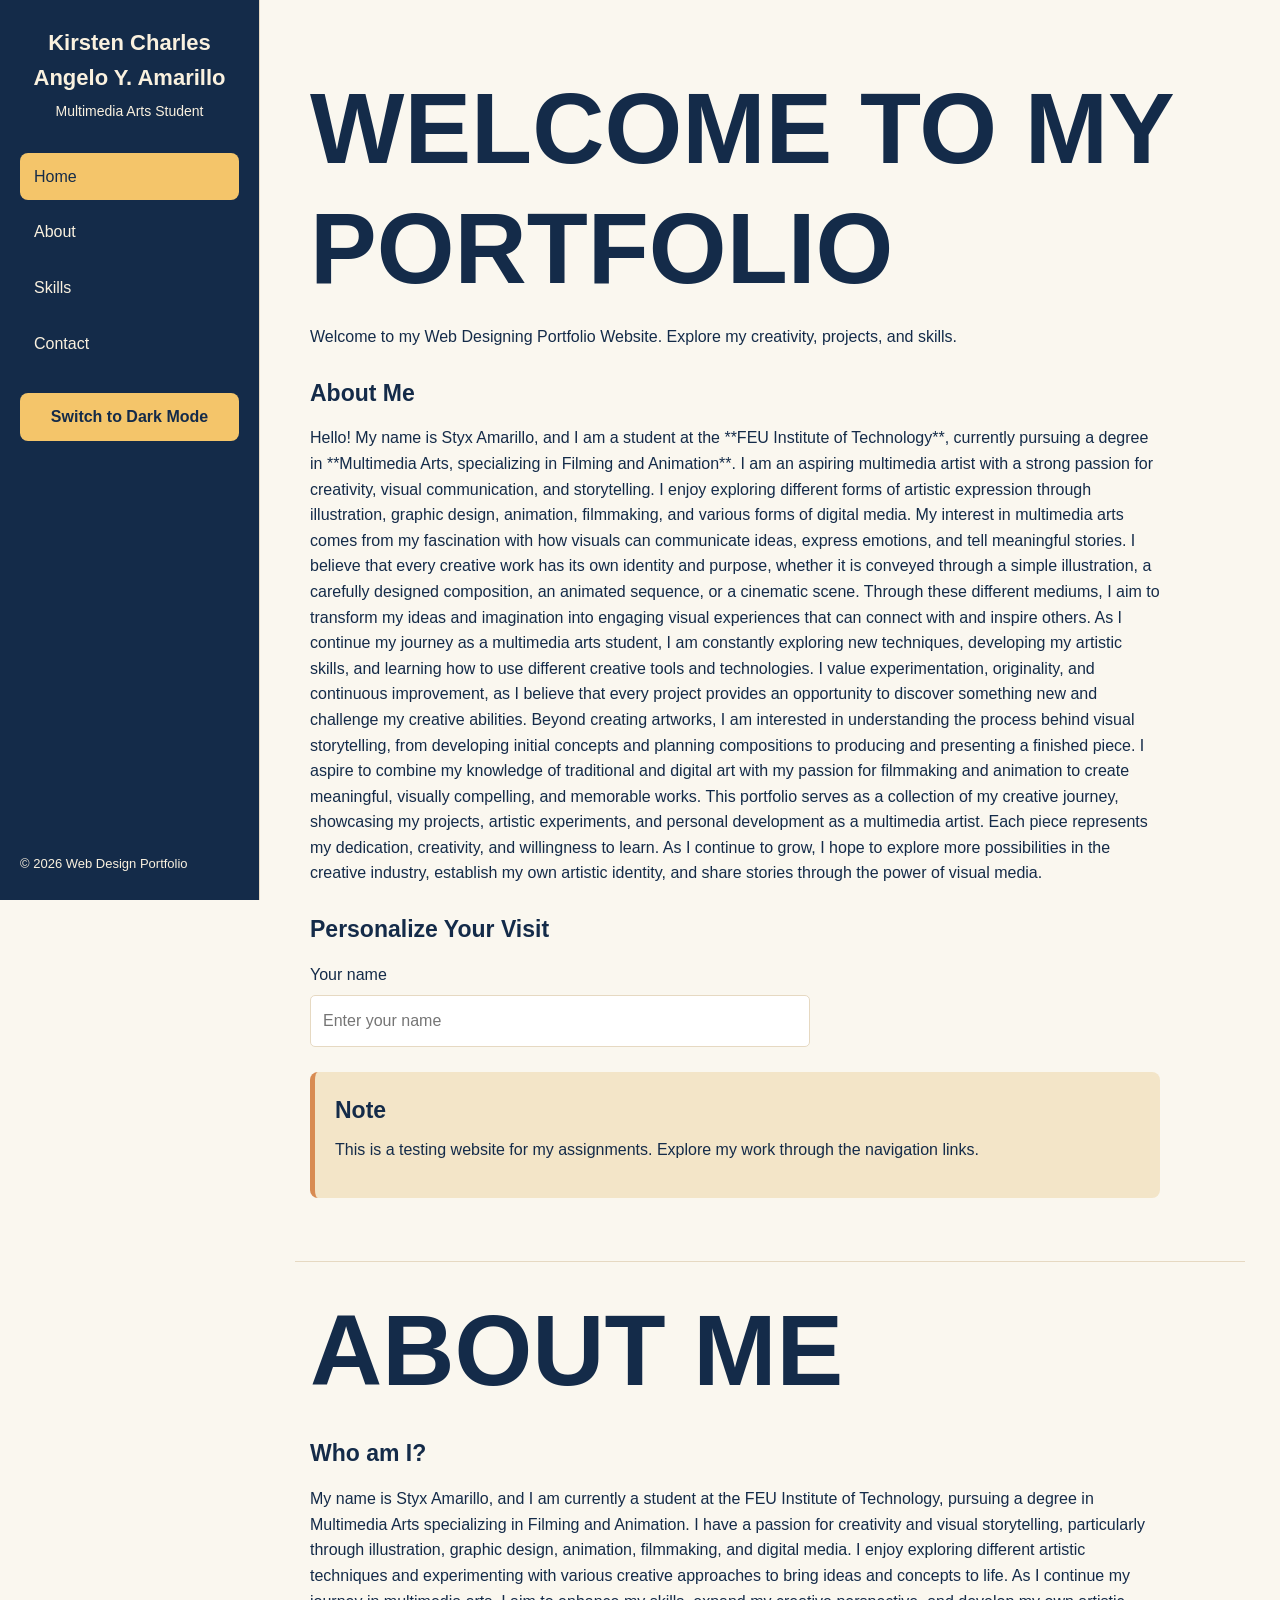
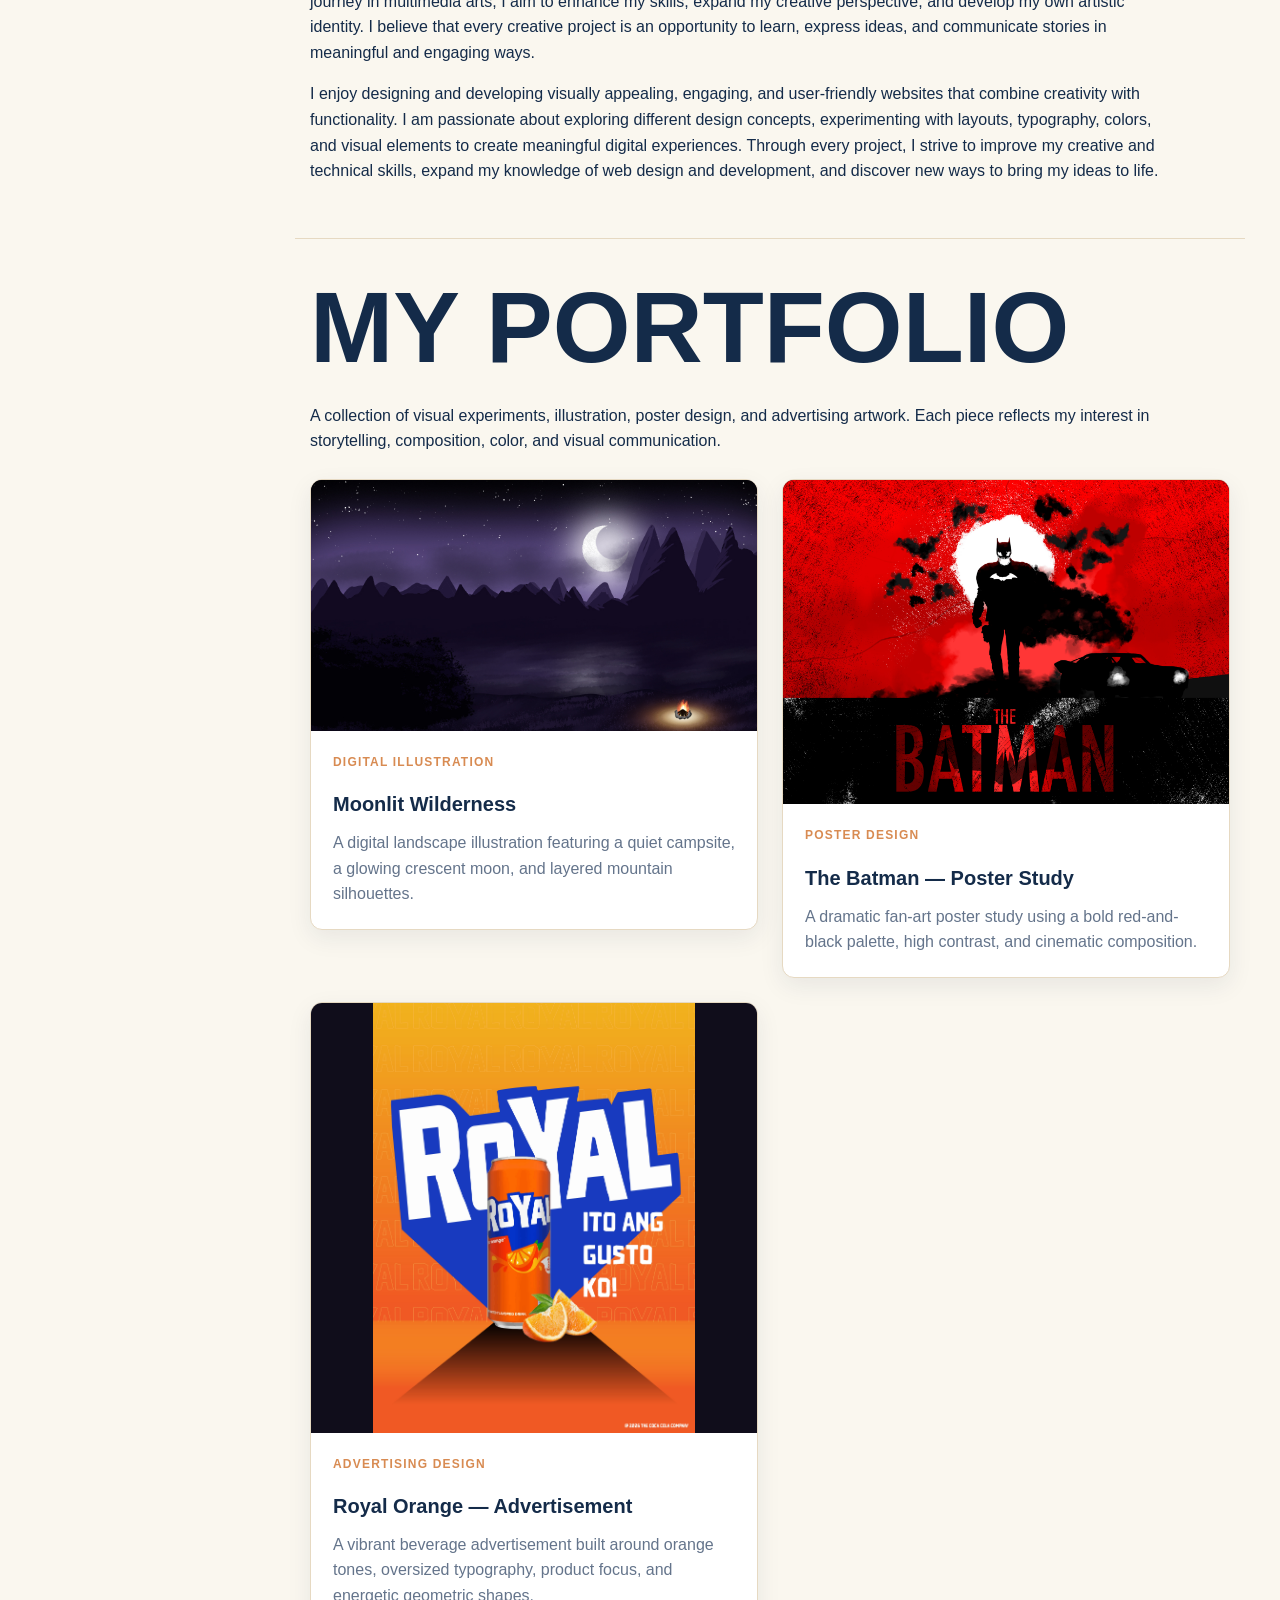
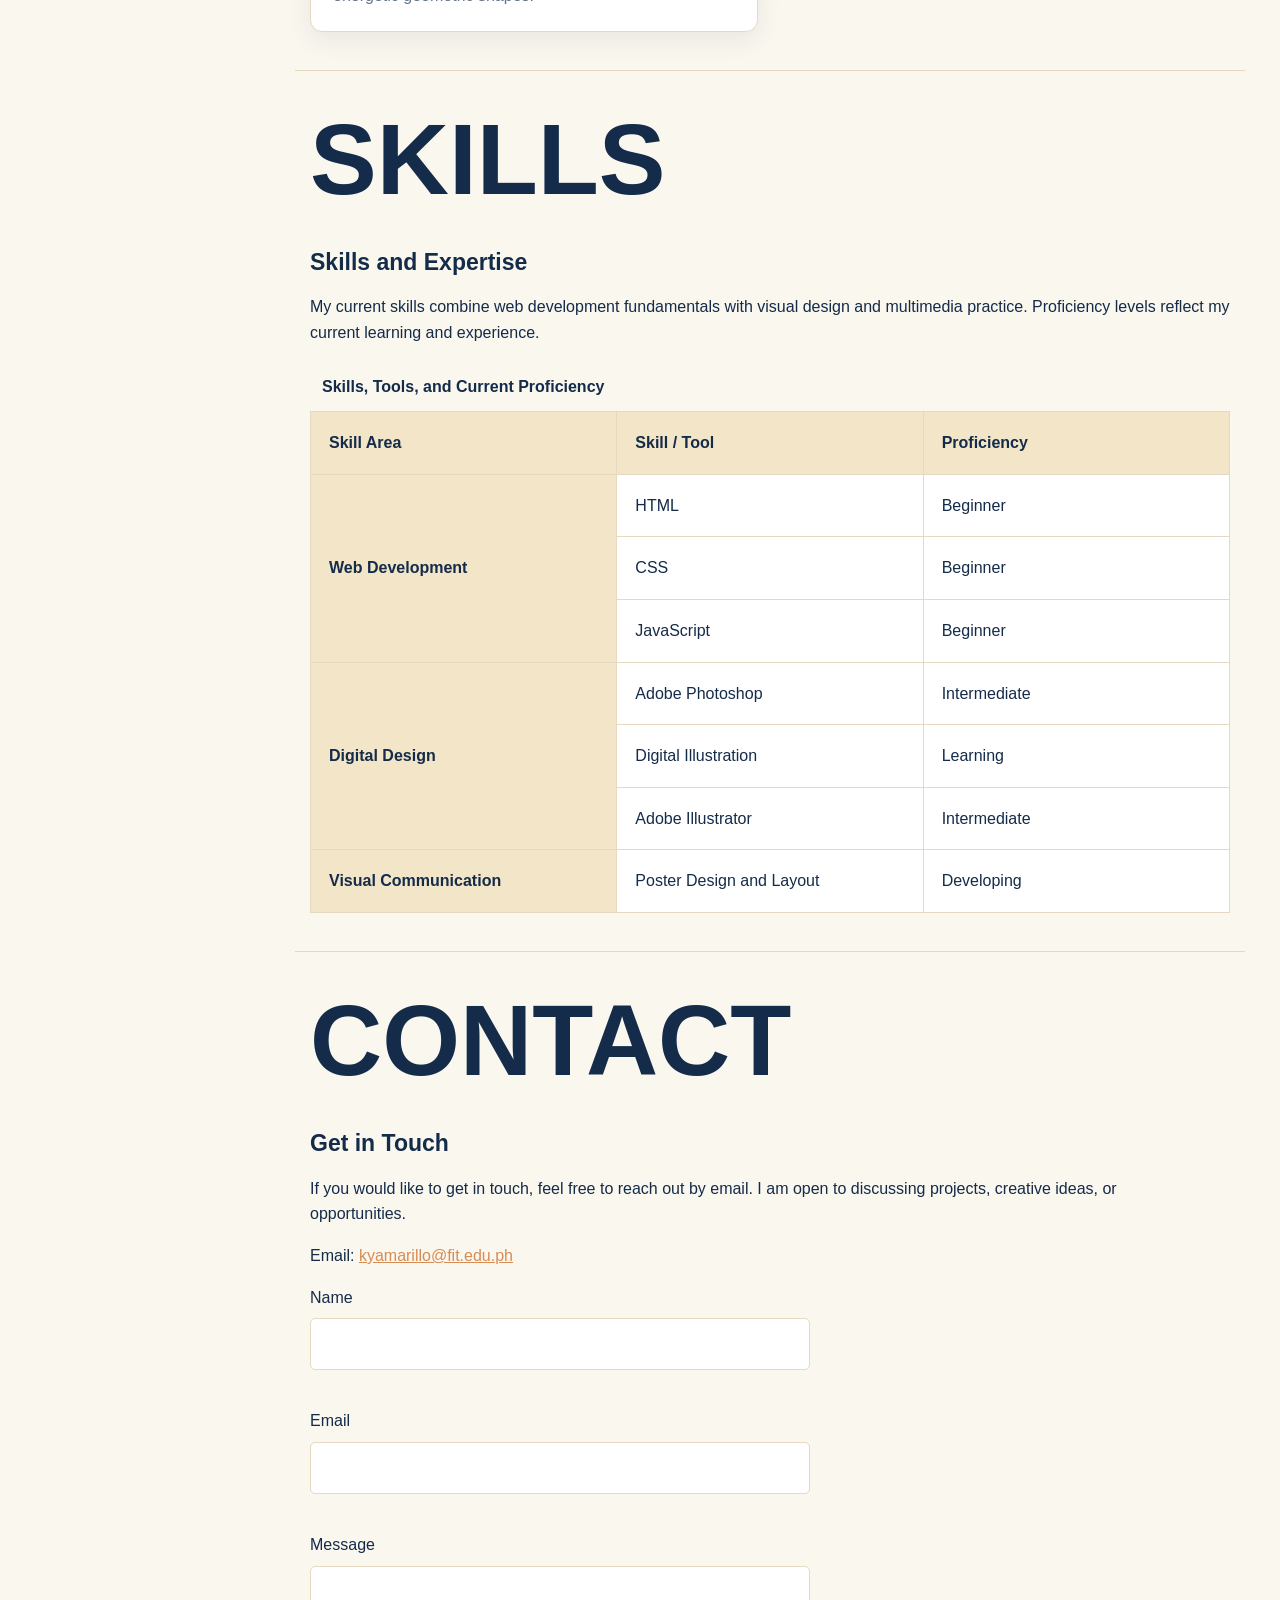
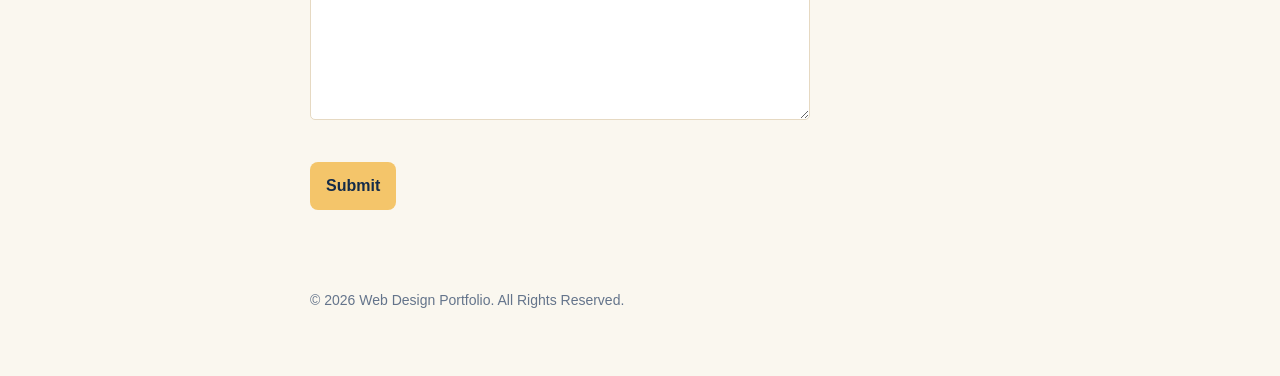
==== commit 25eb0361: "final update 2" ====
--- a/about.html
+++ b/about.html
@@ -53,10 +53,11 @@
             <article>
                 <h2>About Me</h2>
                 <p>
-                    My name is Styx Amarillo. I am a student at the FEU Institute of Technology,
-                    pursuing Multimedia Arts specializing in Filming and Animation. I enjoy
-                    exploring visual storytelling through illustration, graphic design,
-                    animation, and digital media.
+                    Hello! My name is Styx Amarillo, and I am a student at the **FEU Institute of Technology**, currently pursuing a degree in **Multimedia Arts, specializing in Filming and Animation**. I am an aspiring multimedia artist with a strong passion for creativity, visual communication, and storytelling. I enjoy exploring different forms of artistic expression through illustration, graphic design, animation, filmmaking, and various forms of digital media.
+                    My interest in multimedia arts comes from my fascination with how visuals can communicate ideas, express emotions, and tell meaningful stories. I believe that every creative work has its own identity and purpose, whether it is conveyed through a simple illustration, a carefully designed composition, an animated sequence, or a cinematic scene. Through these different mediums, I aim to transform my ideas and imagination into engaging visual experiences that can connect with and inspire others.
+                    As I continue my journey as a multimedia arts student, I am constantly exploring new techniques, developing my artistic skills, and learning how to use different creative tools and technologies. I value experimentation, originality, and continuous improvement, as I believe that every project provides an opportunity to discover something new and challenge my creative abilities.
+                    Beyond creating artworks, I am interested in understanding the process behind visual storytelling, from developing initial concepts and planning compositions to producing and presenting a finished piece. I aspire to combine my knowledge of traditional and digital art with my passion for filmmaking and animation to create meaningful, visually compelling, and memorable works.
+                    This portfolio serves as a collection of my creative journey, showcasing my projects, artistic experiments, and personal development as a multimedia artist. Each piece represents my dedication, creativity, and willingness to learn. As I continue to grow, I hope to explore more possibilities in the creative industry, establish my own artistic identity, and share stories through the power of visual media.
                 </p>
             </article>
 
@@ -83,12 +84,15 @@
             <article>
                 <h2>Who am I?</h2>
                 <p>
-                    My name is Styx Amarillo. I am a student at the FEU Institute of Technology,
-                    pursuing a degree in Multimedia Arts specializing in Filming and Animation.
-                </p>
-                <p>
-                    I enjoy creating visually appealing and user-friendly websites while
-                    improving my creative and technical skills.
+                    My name is Styx Amarillo, and I am currently a student at the FEU Institute of Technology, pursuing a degree in Multimedia Arts specializing in Filming and Animation. 
+                    I have a passion for creativity and visual storytelling, particularly through illustration, graphic design, animation, filmmaking, and digital media. 
+                    I enjoy exploring different artistic techniques and experimenting with various creative approaches to bring ideas and concepts to life. 
+                    As I continue my journey in multimedia arts, I aim to enhance my skills, expand my creative perspective, and develop my own artistic identity. I believe that every creative project is an opportunity to learn, express ideas, and communicate stories in meaningful and engaging ways.       
+                </p>
+                <p>
+                    I enjoy designing and developing visually appealing, engaging, and user-friendly websites that combine creativity with functionality. 
+                    I am passionate about exploring different design concepts, experimenting with layouts, typography, colors, and visual elements to create meaningful digital experiences. 
+                    Through every project, I strive to improve my creative and technical skills, expand my knowledge of web design and development, and discover new ways to bring my ideas to life.
                 </p>
             </article>
         </section>
